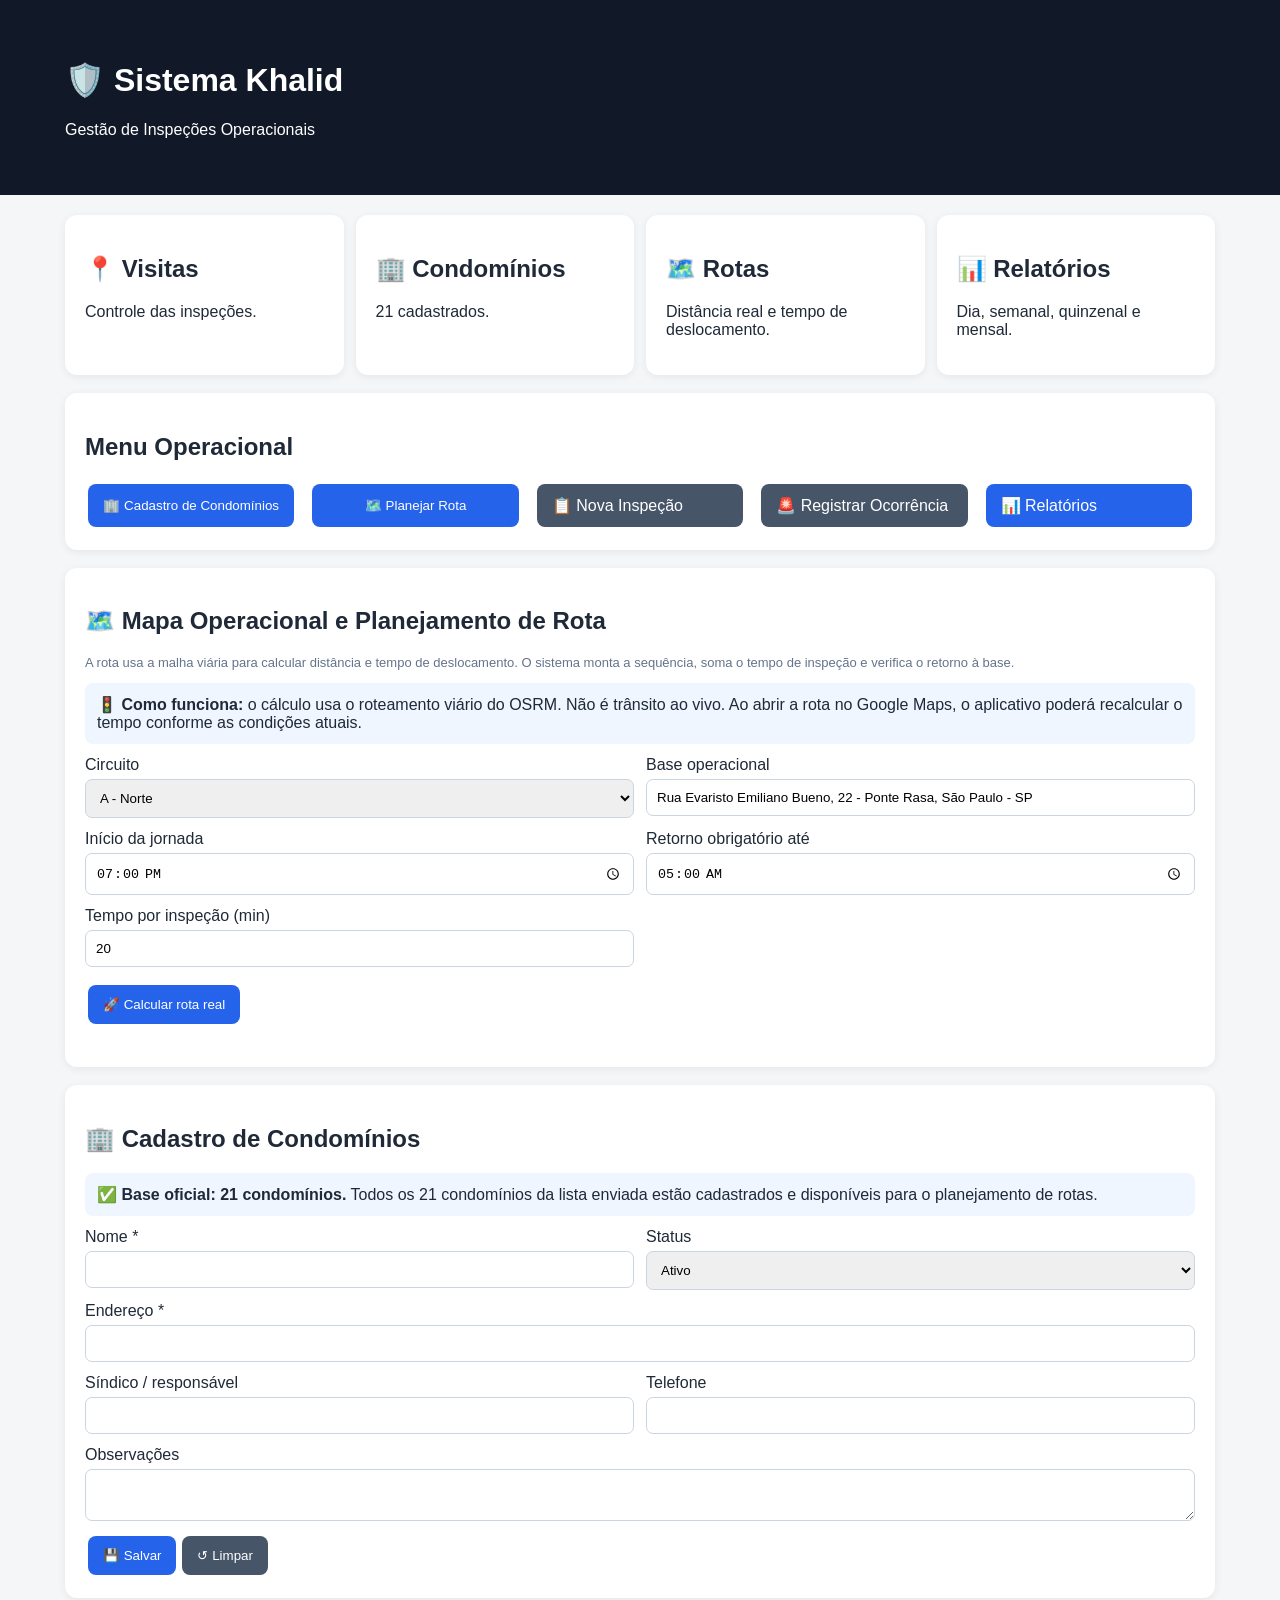
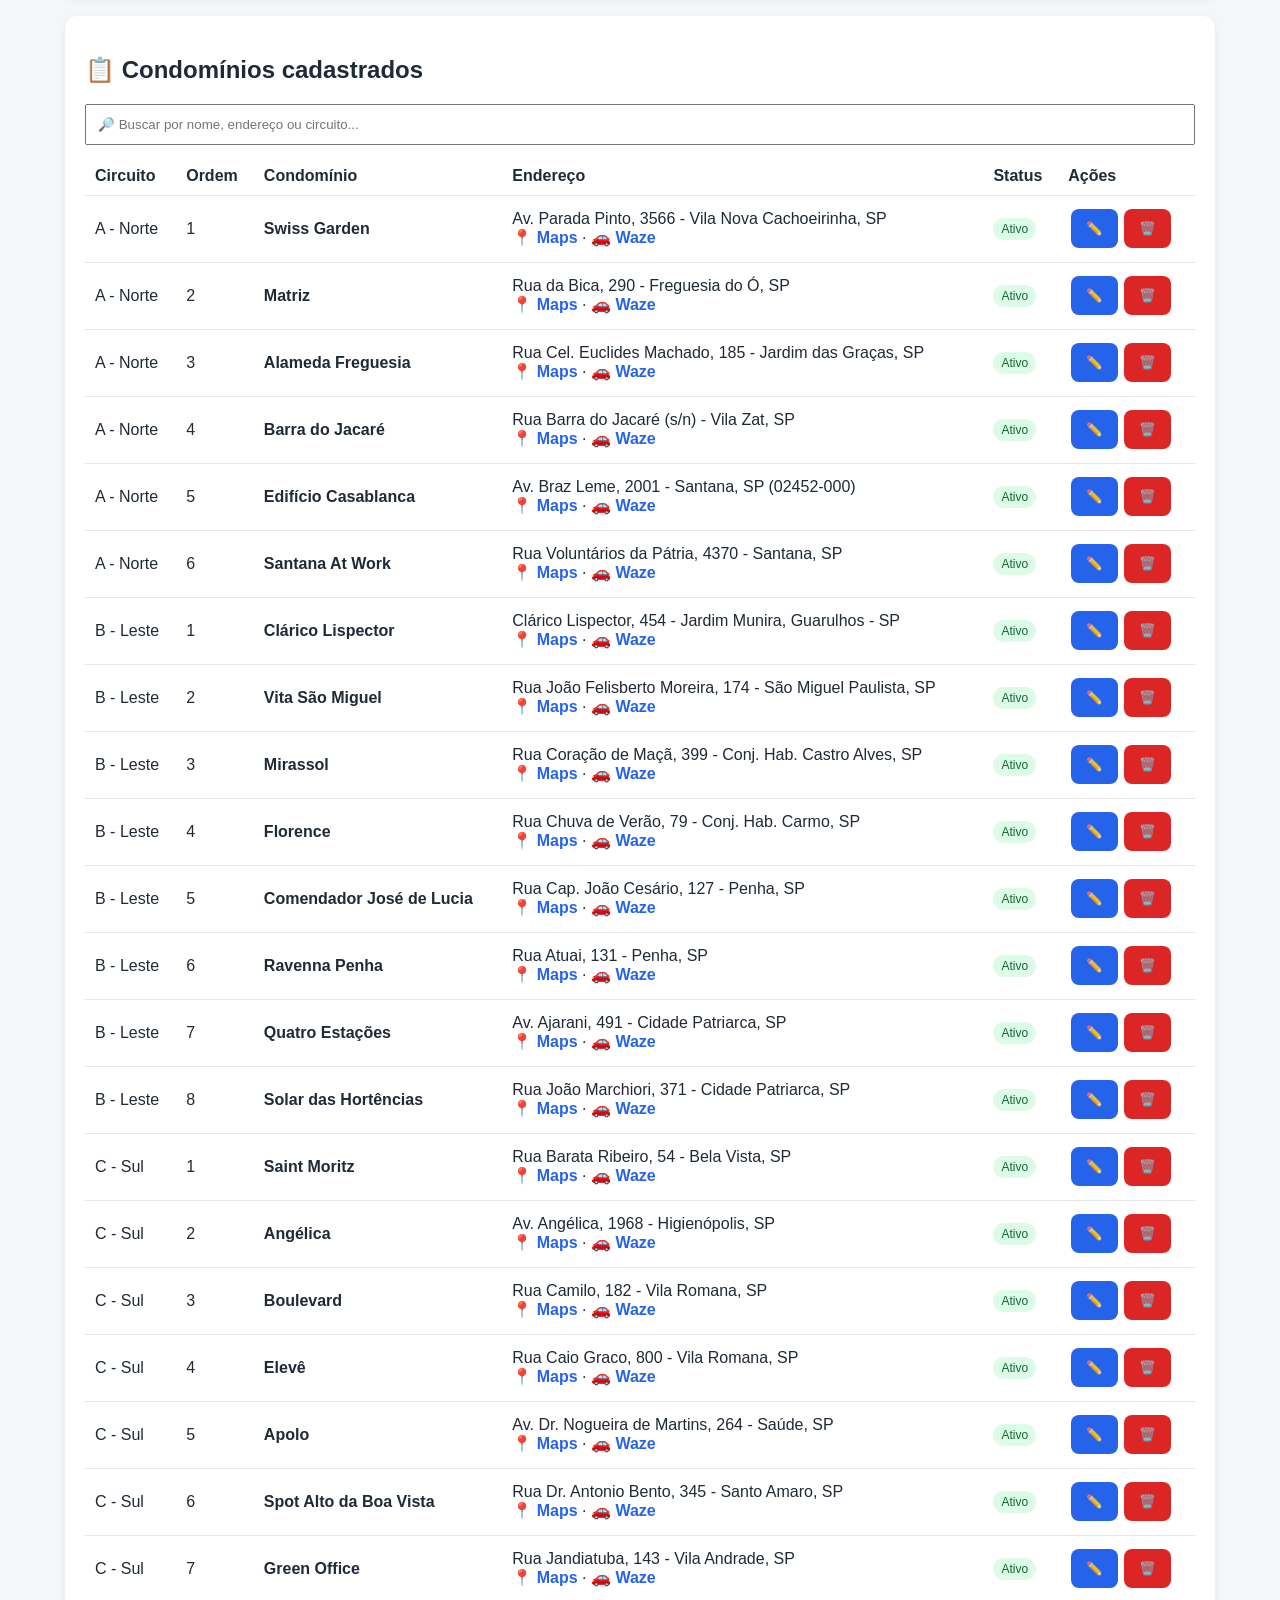
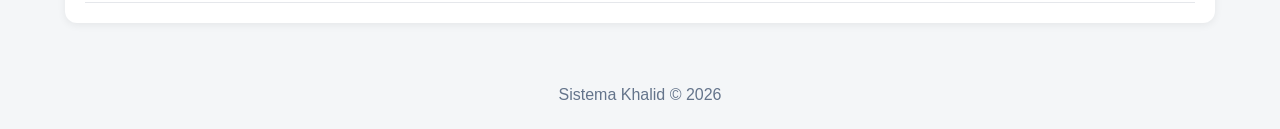
==== index.html @ b7ed9f53 "Adicionar botao de relatorios no menu operacional" ====
<!DOCTYPE html>
<html lang="pt-BR">
<head>
<meta charset="UTF-8">
<meta name="viewport" content="width=device-width,initial-scale=1.0">
<title>Sistema Khalid</title>
<style>
body{font-family:Arial,sans-serif;background:#f4f6f8;margin:0;color:#1f2937}header{background:#111827;color:#fff;padding:20px}.container{max-width:1150px;margin:auto;padding:20px}.cards,.menu{display:grid;grid-template-columns:repeat(auto-fit,minmax(210px,1fr));gap:12px}.card,.section{background:#fff;padding:20px;border-radius:12px;margin-bottom:18px;box-shadow:0 2px 8px #0001}.btn{border:0;padding:12px 15px;border-radius:8px;background:#2563eb;color:#fff;cursor:pointer;margin:3px;text-decoration:none;display:inline-block}.btn.secondary{background:#475569}.btn.danger{background:#dc2626}.form-grid{display:grid;grid-template-columns:repeat(2,1fr);gap:12px}.field{display:flex;flex-direction:column;gap:5px}.field.full{grid-column:1/-1}.field input,.field select,.field textarea{padding:10px;border:1px solid #cbd5e1;border-radius:7px}.toolbar{display:flex;gap:10px;flex-wrap:wrap;margin-bottom:12px}.toolbar input{padding:11px;flex:1}.table{width:100%;border-collapse:collapse}.table th,.table td{padding:10px;border-bottom:1px solid #e5e7eb;text-align:left}.link{color:#2563eb;font-weight:bold;text-decoration:none}.route-item{display:flex;gap:12px;align-items:flex-start;padding:12px;border-bottom:1px solid #e5e7eb}.route-num{background:#2563eb;color:#fff;border-radius:50%;width:30px;height:30px;min-width:30px;display:flex;align-items:center;justify-content:center;font-weight:bold}.small{color:#64748b;font-size:13px}.info{background:#eff6ff;padding:12px;border-radius:8px;margin:12px 0}.loading{padding:18px;text-align:center}.ok{background:#dcfce7;color:#166534;padding:14px;border-radius:8px;margin:12px 0}.warn{background:#fef3c7;color:#92400e;padding:14px;border-radius:8px;margin:12px 0}.error{background:#fee2e2;color:#991b1b;padding:12px;border-radius:8px}.badge{display:inline-block;padding:4px 8px;border-radius:999px;background:#e5e7eb;font-size:12px}.badge.ok{background:#dcfce7;color:#166534}.badge.warn{background:#fef3c7;color:#92400e}.stats{display:grid;grid-template-columns:repeat(auto-fit,minmax(160px,1fr));gap:10px;margin:15px 0}.stat{background:#f8fafc;padding:12px;border-radius:9px}.stat strong{display:block;font-size:20px;margin-top:4px}@media(max-width:700px){.form-grid{grid-template-columns:1fr}.field.full{grid-column:auto}.table{font-size:13px}}
</style>
</head>
<body>
<header><div class="container"><h1>🛡️ Sistema Khalid</h1><p>Gestão de Inspeções Operacionais</p></div></header>
<main class="container">
<div class="cards">
<div class="card"><h2>📍 Visitas</h2><p>Controle das inspeções.</p></div>
<div class="card"><h2>🏢 Condomínios</h2><p id="totalCard">0 cadastrados.</p></div>
<div class="card"><h2>🗺️ Rotas</h2><p>Distância real e tempo de deslocamento.</p></div>
<div class="card"><h2>📊 Relatórios</h2><p>Dia, semanal, quinzenal e mensal.</p></div>
</div>
<div class="section"><h2>Menu Operacional</h2><div class="menu">
<button class="btn" onclick="mostrar('cadastro')">🏢 Cadastro de Condomínios</button>
<button class="btn" onclick="mostrar('rotas')">🗺️ Planejar Rota</button>
<a class="btn secondary" href="inspecao.html">📋 Nova Inspeção</a>
<a class="btn secondary" href="ocorrencias.html">🚨 Registrar Ocorrência</a>
<a class="btn" href="relatorios.html">📊 Relatórios</a>
</div></div>
<section id="rotas" class="section">
<h2>🗺️ Mapa Operacional e Planejamento de Rota</h2>
<p class="small">A rota usa a malha viária para calcular distância e tempo de deslocamento. O sistema monta a sequência, soma o tempo de inspeção e verifica o retorno à base.</p>
<div class="info">🚦 <strong>Como funciona:</strong> o cálculo usa o roteamento viário do OSRM. Não é trânsito ao vivo. Ao abrir a rota no Google Maps, o aplicativo poderá recalcular o tempo conforme as condições atuais.</div>
<div class="form-grid">
<div class="field"><label>Circuito</label><select id="circuito"><option value="A - Norte">A - Norte</option><option value="B - Leste">B - Leste</option><option value="C - Sul">C - Sul</option><option value="TODOS">Todos</option></select></div>
<div class="field"><label>Base operacional</label><input id="base" value="Rua Evaristo Emiliano Bueno, 22 - Ponte Rasa, São Paulo - SP"></div>
<div class="field"><label>Início da jornada</label><input id="inicio" type="time" value="19:00"></div>
<div class="field"><label>Retorno obrigatório até</label><input id="fim" type="time" value="05:00"></div>
<div class="field"><label>Tempo por inspeção (min)</label><input id="tempoVisita" type="number" min="1" value="20"></div>
</div>
<div style="margin-top:15px"><button class="btn" onclick="calcularRotaReal()">🚀 Calcular rota real</button></div>
<div id="resultadoRota" style="margin-top:20px"></div>
</section>
<section id="cadastro" class="section">
<h2>🏢 Cadastro de Condomínios</h2>
<div class="info">✅ <strong>Base oficial: 21 condomínios.</strong> Todos os 21 condomínios da lista enviada estão cadastrados e disponíveis para o planejamento de rotas.</div>
<div class="form-grid"><div class="field"><label>Nome *</label><input id="nome"></div><div class="field"><label>Status</label><select id="status"><option>Ativo</option><option>Inativo</option></select></div><div class="field full"><label>Endereço *</label><input id="endereco"></div><div class="field"><label>Síndico / responsável</label><input id="sindico"></div><div class="field"><label>Telefone</label><input id="telefone"></div><div class="field full"><label>Observações</label><textarea id="observacoes"></textarea></div></div>
<div style="margin-top:12px"><button class="btn" onclick="salvar()">💾 Salvar</button><button class="btn secondary" onclick="limpar()">↺ Limpar</button></div>
</section>
<section class="section"><h2>📋 Condomínios cadastrados</h2><div class="toolbar"><input id="busca" placeholder="🔎 Buscar por nome, endereço ou circuito..." oninput="renderizar()"></div><div style="overflow:auto"><table class="table"><thead><tr><th>Circuito</th><th>Ordem</th><th>Condomínio</th><th>Endereço</th><th>Status</th><th>Ações</th></tr></thead><tbody id="lista"></tbody></table></div></section>
</main><footer style="text-align:center;padding:25px;color:#64748b">Sistema Khalid © 2026</footer>
<script>
const CHAVE='sistemaKhalidCondominios';let editando=null;
const BASE={nome:'Base operacional',latitude:-23.5115,longitude:-46.4875};
const listaCompleta=[
['A - Norte',1,'Swiss Garden','Av. Parada Pinto, 3566 - Vila Nova Cachoeirinha, SP',-23.4694,-46.6607],
['A - Norte',2,'Matriz','Rua da Bica, 290 - Freguesia do Ó, SP',-23.4848,-46.7002],
['A - Norte',3,'Alameda Freguesia','Rua Cel. Euclides Machado, 185 - Jardim das Graças, SP',-23.4820,-46.6495],
['A - Norte',4,'Barra do Jacaré','Rua Barra do Jacaré (s/n) - Vila Zat, SP',-23.5182,-46.5398],
['A - Norte',5,'Edifício Casablanca','Av. Braz Leme, 2001 - Santana, SP (02452-000)',-23.5003,-46.6347],
['A - Norte',6,'Santana At Work','Rua Voluntários da Pátria, 4370 - Santana, SP',-23.5010,-46.6340],
['B - Leste',1,'Clárico Lispector','Clárico Lispector, 454 - Jardim Munira, Guarulhos - SP',-23.4315,-46.5102],
['B - Leste',2,'Vita São Miguel','Rua João Felisberto Moreira, 174 - São Miguel Paulista, SP',-23.4801,-46.4498],
['B - Leste',3,'Mirassol','Rua Coração de Maçã, 399 - Conj. Hab. Castro Alves, SP',-23.5502,-46.4795],
['B - Leste',4,'Florence','Rua Chuva de Verão, 79 - Conj. Hab. Carmo, SP',-23.5408,-46.4697],
['B - Leste',5,'Comendador José de Lucia','Rua Cap. João Cesário, 127 - Penha, SP',-23.5235,-46.5050],
['B - Leste',6,'Ravenna Penha','Rua Atuai, 131 - Penha, SP',-23.5230,-46.5102],
['B - Leste',7,'Quatro Estações','Av. Ajarani, 491 - Cidade Patriarca, SP',-23.5207,-46.4951],
['B - Leste',8,'Solar das Hortências','Rua João Marchiori, 371 - Cidade Patriarca, SP',-23.5201,-46.4905],
['C - Sul',1,'Saint Moritz','Rua Barata Ribeiro, 54 - Bela Vista, SP',-23.5572,-46.6487],
['C - Sul',2,'Angélica','Av. Angélica, 1968 - Higienópolis, SP',-23.5453,-46.6648],
['C - Sul',3,'Boulevard','Rua Camilo, 182 - Vila Romana, SP',-23.5305,-46.7045],
['C - Sul',4,'Elevê','Rua Caio Graco, 800 - Vila Romana, SP',-23.5301,-46.6998],
['C - Sul',5,'Apolo','Av. Dr. Nogueira de Martins, 264 - Saúde, SP',-23.5980,-46.6329],
['C - Sul',6,'Spot Alto da Boa Vista','Rua Dr. Antonio Bento, 345 - Santo Amaro, SP',-23.6165,-46.6997],
['C - Sul',7,'Green Office','Rua Jandiatuba, 143 - Vila Andrade, SP',-23.6103,-46.7205]
];
function dados(){return JSON.parse(localStorage.getItem(CHAVE)||'[]')}
function guardar(a){localStorage.setItem(CHAVE,JSON.stringify(a))}
function sincronizar(){const old=dados(),map=new Map(old.map(x=>[String(x.nome).toLowerCase(),x]));const nova=listaCompleta.map((v,i)=>{const [circuito,ordem,nome,endereco,latitude,longitude]=v,x=map.get(nome.toLowerCase())||{};return{id:x.id||Date.now()+i,nome,endereco,sindico:x.sindico||'',telefone:x.telefone||'',status:x.status||'Ativo',observacoes:x.observacoes||'',circuito,ordem,latitude,longitude}});guardar(nova)}
function esc(v){return String(v??'').replace(/[&<>\\'\"]/g,c=>({'&':'&amp;','<':'&lt;','>':'&gt;',"'":'&#39;','\"':'&quot;'}[c]))}
function mostrar(id){document.getElementById(id).scrollIntoView({behavior:'smooth'})}
function formatKm(m){return (m/1000).toFixed(1)+' km'}
function formatMin(s){let m=Math.round(s/60);if(m<60)return m+' min';let h=Math.floor(m/60),mm=m%60;return h+'h '+String(mm).padStart(2,'0')+'min'}
function horarioMin(h){const [hh,mm]=h.split(':').map(Number);return hh*60+mm}
function duracaoJornada(inicio,fim){let a=horarioMin(inicio),b=horarioMin(fim);if(b<=a)b+=1440;return b-a}
function horarioTexto(min){min=Math.round(min)%1440;let h=Math.floor(min/60),m=min%60;return String(h).padStart(2,'0')+':'+String(m).padStart(2,'0')}
async function osrmTable(points){const coords=points.map(p=>p.longitude+','+p.latitude).join(';');const url='https://router.project-osrm.org/table/v1/driving/'+coords+'?annotations=duration,distance';const r=await fetch(url);if(!r.ok)throw new Error('Serviço de roteamento indisponível.');const j=await r.json();if(j.code!=='Ok')throw new Error('Não foi possível calcular a matriz viária.');return j}
function otimizar2Opt(route,matrix){let changed=true;while(changed){changed=false;for(let i=0;i<route.length-1;i++){for(let k=i+1;k<route.length;k++){const a=i===0?0:route[i-1],b=route[i],c=route[k],d=k+1<route.length?route[k+1]:0;const atual=matrix.distances[a][b]+matrix.distances[c][d];const novo=matrix.distances[a][c]+matrix.distances[b][d];if(novo+1<atual){route.splice(i,k-i+1,...route.slice(i,k+1).reverse());changed=true}}}}return route}
function googleRoute(rota){return 'https://www.google.com/maps/dir/?api=1&origin='+encodeURIComponent(document.getElementById('base').value)+'&destination='+encodeURIComponent(document.getElementById('base').value)+'&travelmode=driving&waypoints='+rota.map(x=>encodeURIComponent(x.endereco)).join('|')}
async function calcularRotaReal(){
const out=document.getElementById('resultadoRota'),c=document.getElementById('circuito').value;const visita=Math.max(1,Number(document.getElementById('tempoVisita').value)||20);const inicio=document.getElementById('inicio').value||'19:00';const fim=document.getElementById('fim').value||'05:00';
let arr=dados().filter(x=>x.status==='Ativo'&&(c==='TODOS'||x.circuito===c)&&Number.isFinite(Number(x.latitude))&&Number.isFinite(Number(x.longitude)));
if(!arr.length){out.innerHTML='<div class="warn">Nenhum condomínio ativo encontrado para este circuito.</div>';return}
out.innerHTML='<div class="loading">⏳ Calculando distância real pelas ruas, melhor sequência e horário de retorno...</div>';
try{
const pts=[BASE,...arr];const matrix=await osrmTable(pts);let remaining=arr.map((x,i)=>i+1),current=0,ord=[];
while(remaining.length){let best=remaining[0],bestD=Infinity;for(const idx of remaining){const d=matrix.distances[current][idx];if(d<bestD){bestD=d;best=idx}}ord.push(best);current=best;remaining=remaining.filter(i=>i!==best)}
ord=otimizar2Opt(ord,matrix);
let rota=[],totalD=0,totalT=0,cur=0,clock=horarioMin(inicio);for(const idx of ord){const d=matrix.distances[cur][idx],t=matrix.durations[cur][idx];totalD+=d;totalT+=t;clock+=t/60;const chegada=clock;clock+=visita;rota.push({...arr[idx-1],distanciaReal:d,tempoReal:t,chegada,saida:clock});cur=idx}
const retornoD=matrix.distances[cur][0],retornoT=matrix.durations[cur][0];totalD+=retornoD;totalT+=retornoT;const chegadaBase=clock+retornoT/60;const jornadaUsada=totalT/60+rota.length*visita;const limite=duracaoJornada(inicio,fim);const cabe=jornadaUsada<=limite;const folga=limite-jornadaUsada;
let html='<div class="'+(cabe?'ok':'warn')+'"><strong>'+(cabe?'✅ ESTA ROTA CABE NA SUA JORNADA':'⚠️ ESTA ROTA ULTRAPASSA O HORÁRIO DE RETORNO')+'</strong><br>'+(cabe?'Retorno estimado à base às '+horarioTexto(chegadaBase)+'. Folga operacional: '+formatMin(Math.max(0,folga*60))+'.':'Retorno estimado à base às '+horarioTexto(chegadaBase)+', após o limite de '+fim+'. Excesso: '+formatMin(Math.abs(folga)*60)+'.')+'</div>';
html+='<div class="stats"><div class="stat">Condomínios<strong>'+rota.length+'</strong></div><div class="stat">Distância<strong>'+formatKm(totalD)+'</strong></div><div class="stat">Deslocamento<strong>'+formatMin(totalT)+'</strong></div><div class="stat">Inspeções<strong>'+formatMin(rota.length*visita)+'</strong></div><div class="stat">Retorno<strong>'+horarioTexto(chegadaBase)+'</strong></div></div>';
html+='<div style="margin-bottom:12px"><a class="btn" href="'+esc(googleRoute(rota))+'" target="_blank" rel="noopener">🧭 Abrir rota no Google Maps</a></div><h3>Sequência calculada pela distância real</h3>';
rota.forEach((x,i)=>{html+='<div class="route-item"><div class="route-num">'+(i+1)+'</div><div><strong>'+esc(x.nome)+'</strong><div class="small">'+esc(x.endereco)+'</div><div class="small">Chegada: <strong>'+horarioTexto(x.chegada)+'</strong> · Saída: <strong>'+horarioTexto(x.saida)+'</strong> · Trecho: '+formatKm(x.distanciaReal)+' / '+formatMin(x.tempoReal)+'</div><a class="link" target="_blank" rel="noopener" href="https://www.google.com/maps/search/?api=1&query='+encodeURIComponent(x.endereco)+'">📍 Google Maps</a> · <a class="link" target="_blank" rel="noopener" href="https://waze.com/ul?q='+encodeURIComponent(x.endereco)+'&navigate=yes">🚗 Waze</a></div></div>'});
html+='<div class="info">🏁 <strong>Base:</strong> '+esc(document.getElementById('base').value)+' · início '+inicio+' · retorno limite '+fim+' · '+rota.length+' inspeções × '+visita+' min.</div>';
out.innerHTML=html;
}catch(e){out.innerHTML='<div class="error">❌ '+esc(e.message||'Erro ao calcular a rota.')+'<br><span class="small">Verifique sua conexão com a internet e tente novamente.</span></div>'}
}
function salvar(){const nome=document.getElementById('nome').value.trim(),endereco=document.getElementById('endereco').value.trim();if(!nome||!endereco){alert('Preencha nome e endereço.');return}const a=dados();const obj={id:editando||Date.now(),nome,endereco,sindico:document.getElementById('sindico').value,telefone:document.getElementById('telefone').value,status:document.getElementById('status').value,observacoes:document.getElementById('observacoes').value,circuito:'Manual',ordem:'-',latitude:null,longitude:null};const i=a.findIndex(x=>x.id===editando);if(i>=0)a[i]=obj;else a.push(obj);guardar(a);editando=null;limpar();renderizar()}
function limpar(){['nome','endereco','sindico','telefone','observacoes'].forEach(id=>document.getElementById(id).value='');document.getElementById('status').value='Ativo';editando=null}
function editar(id){const x=dados().find(y=>y.id===id);if(!x)return;editando=id;document.getElementById('nome').value=x.nome;document.getElementById('endereco').value=x.endereco;document.getElementById('sindico').value=x.sindico||'';document.getElementById('telefone').value=x.telefone||'';document.getElementById('status').value=x.status;document.getElementById('observacoes').value=x.observacoes||'';mostrar('cadastro')}
function excluir(id){if(!confirm('Excluir este condomínio?'))return;guardar(dados().filter(x=>x.id!==id));renderizar()}
function renderizar(){const q=document.getElementById('busca').value.toLowerCase();const a=dados().filter(x=>(x.nome+' '+x.endereco+' '+x.circuito).toLowerCase().includes(q));document.getElementById('totalCard').textContent=dados().length+' cadastrados.';document.getElementById('lista').innerHTML=a.map(x=>'<tr><td>'+esc(x.circuito)+'</td><td>'+esc(x.ordem)+'</td><td><strong>'+esc(x.nome)+'</strong></td><td>'+esc(x.endereco)+'<br><a class="link" target="_blank" href="https://www.google.com/maps/search/?api=1&query='+encodeURIComponent(x.endereco)+'">📍 Maps</a> · <a class="link" target="_blank" href="https://waze.com/ul?q='+encodeURIComponent(x.endereco)+'&navigate=yes">🚗 Waze</a></td><td><span class="badge '+(x.status==='Ativo'?'ok':'warn')+'">'+esc(x.status)+'</span></td><td><button class="btn" onclick="editar('+x.id+')">✏️</button><button class="btn danger" onclick="excluir('+x.id+')">🗑️</button></td></tr>').join('')||'<tr><td colspan="6">Nenhum condomínio encontrado.</td></tr>'}
sincronizar();renderizar();
</script>
</body>
</html>
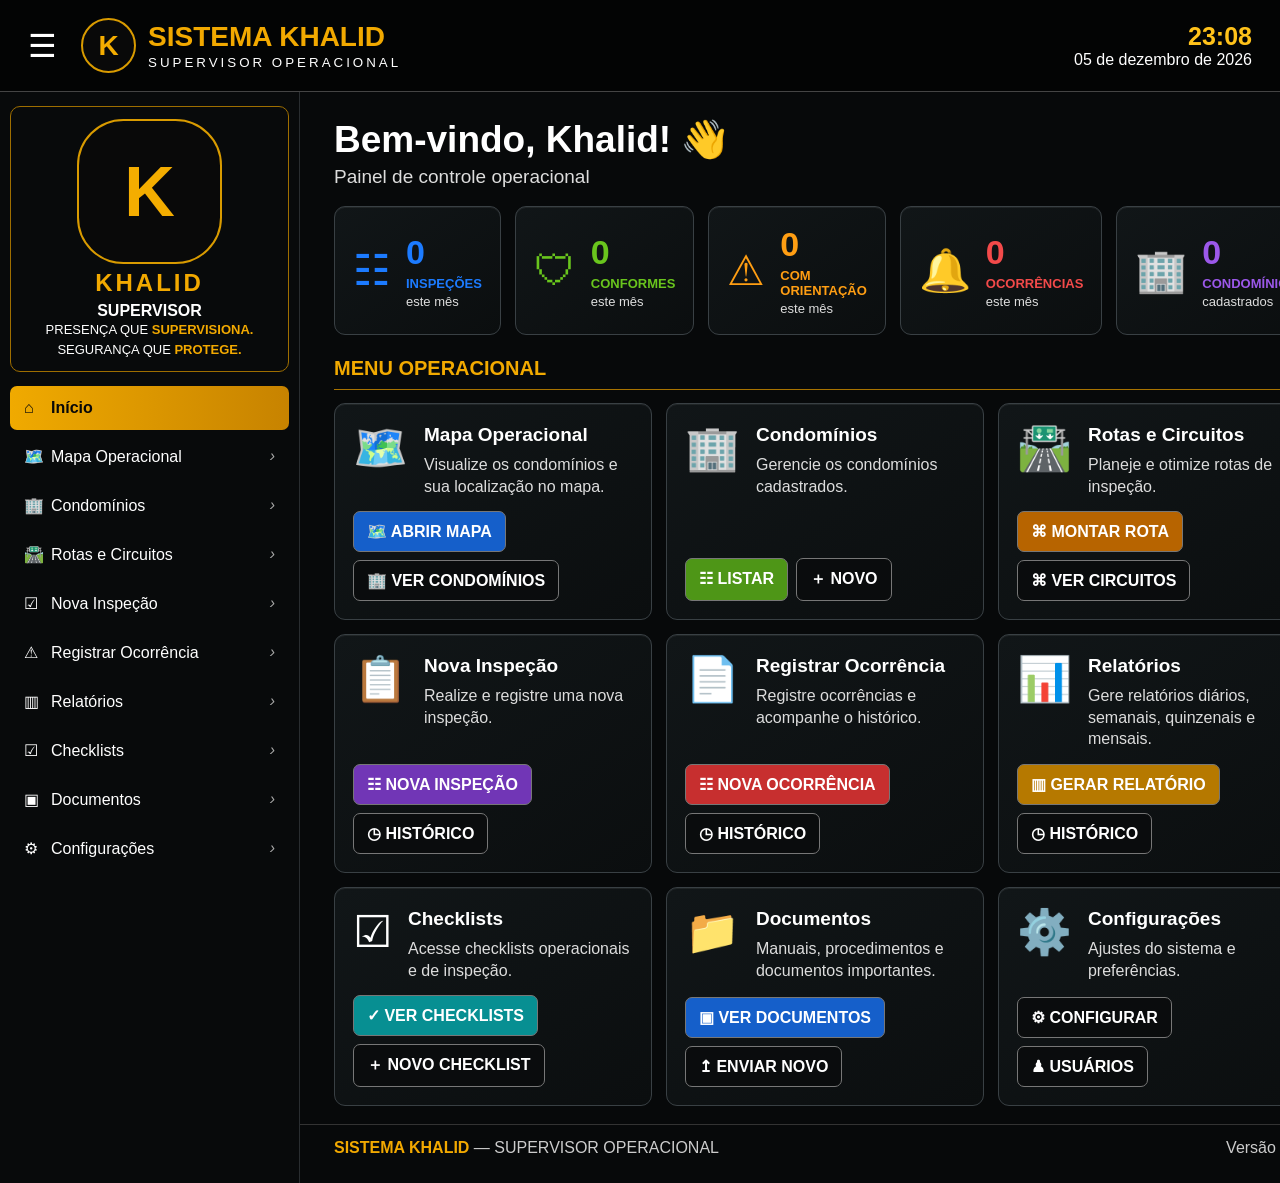
==== commit 9f3b5fa0: "Aplicar novo painel visual do Sistema Khalid" ====
--- a/index.html
+++ b/index.html
@@ -1,115 +1 @@
-<!DOCTYPE html>
-<html lang="pt-BR">
-<head>
-<meta charset="UTF-8">
-<meta name="viewport" content="width=device-width,initial-scale=1.0">
-<title>Sistema Khalid</title>
-<style>
-body{font-family:Arial,sans-serif;background:#f4f6f8;margin:0;color:#1f2937}header{background:#111827;color:#fff;padding:20px}.container{max-width:1150px;margin:auto;padding:20px}.cards,.menu{display:grid;grid-template-columns:repeat(auto-fit,minmax(210px,1fr));gap:12px}.card,.section{background:#fff;padding:20px;border-radius:12px;margin-bottom:18px;box-shadow:0 2px 8px #0001}.btn{border:0;padding:12px 15px;border-radius:8px;background:#2563eb;color:#fff;cursor:pointer;margin:3px;text-decoration:none;display:inline-block}.btn.secondary{background:#475569}.btn.danger{background:#dc2626}.form-grid{display:grid;grid-template-columns:repeat(2,1fr);gap:12px}.field{display:flex;flex-direction:column;gap:5px}.field.full{grid-column:1/-1}.field input,.field select,.field textarea{padding:10px;border:1px solid #cbd5e1;border-radius:7px}.toolbar{display:flex;gap:10px;flex-wrap:wrap;margin-bottom:12px}.toolbar input{padding:11px;flex:1}.table{width:100%;border-collapse:collapse}.table th,.table td{padding:10px;border-bottom:1px solid #e5e7eb;text-align:left}.link{color:#2563eb;font-weight:bold;text-decoration:none}.route-item{display:flex;gap:12px;align-items:flex-start;padding:12px;border-bottom:1px solid #e5e7eb}.route-num{background:#2563eb;color:#fff;border-radius:50%;width:30px;height:30px;min-width:30px;display:flex;align-items:center;justify-content:center;font-weight:bold}.small{color:#64748b;font-size:13px}.info{background:#eff6ff;padding:12px;border-radius:8px;margin:12px 0}.loading{padding:18px;text-align:center}.ok{background:#dcfce7;color:#166534;padding:14px;border-radius:8px;margin:12px 0}.warn{background:#fef3c7;color:#92400e;padding:14px;border-radius:8px;margin:12px 0}.error{background:#fee2e2;color:#991b1b;padding:12px;border-radius:8px}.badge{display:inline-block;padding:4px 8px;border-radius:999px;background:#e5e7eb;font-size:12px}.badge.ok{background:#dcfce7;color:#166534}.badge.warn{background:#fef3c7;color:#92400e}.stats{display:grid;grid-template-columns:repeat(auto-fit,minmax(160px,1fr));gap:10px;margin:15px 0}.stat{background:#f8fafc;padding:12px;border-radius:9px}.stat strong{display:block;font-size:20px;margin-top:4px}@media(max-width:700px){.form-grid{grid-template-columns:1fr}.field.full{grid-column:auto}.table{font-size:13px}}
-</style>
-</head>
-<body>
-<header><div class="container"><h1>🛡️ Sistema Khalid</h1><p>Gestão de Inspeções Operacionais</p></div></header>
-<main class="container">
-<div class="cards">
-<div class="card"><h2>📍 Visitas</h2><p>Controle das inspeções.</p></div>
-<div class="card"><h2>🏢 Condomínios</h2><p id="totalCard">0 cadastrados.</p></div>
-<div class="card"><h2>🗺️ Rotas</h2><p>Distância real e tempo de deslocamento.</p></div>
-<div class="card"><h2>📊 Relatórios</h2><p>Dia, semanal, quinzenal e mensal.</p></div>
-</div>
-<div class="section"><h2>Menu Operacional</h2><div class="menu">
-<button class="btn" onclick="mostrar('cadastro')">🏢 Cadastro de Condomínios</button>
-<button class="btn" onclick="mostrar('rotas')">🗺️ Planejar Rota</button>
-<a class="btn secondary" href="inspecao.html">📋 Nova Inspeção</a>
-<a class="btn secondary" href="ocorrencias.html">🚨 Registrar Ocorrência</a>
-<a class="btn" href="relatorios.html">📊 Relatórios</a>
-</div></div>
-<section id="rotas" class="section">
-<h2>🗺️ Mapa Operacional e Planejamento de Rota</h2>
-<p class="small">A rota usa a malha viária para calcular distância e tempo de deslocamento. O sistema monta a sequência, soma o tempo de inspeção e verifica o retorno à base.</p>
-<div class="info">🚦 <strong>Como funciona:</strong> o cálculo usa o roteamento viário do OSRM. Não é trânsito ao vivo. Ao abrir a rota no Google Maps, o aplicativo poderá recalcular o tempo conforme as condições atuais.</div>
-<div class="form-grid">
-<div class="field"><label>Circuito</label><select id="circuito"><option value="A - Norte">A - Norte</option><option value="B - Leste">B - Leste</option><option value="C - Sul">C - Sul</option><option value="TODOS">Todos</option></select></div>
-<div class="field"><label>Base operacional</label><input id="base" value="Rua Evaristo Emiliano Bueno, 22 - Ponte Rasa, São Paulo - SP"></div>
-<div class="field"><label>Início da jornada</label><input id="inicio" type="time" value="19:00"></div>
-<div class="field"><label>Retorno obrigatório até</label><input id="fim" type="time" value="05:00"></div>
-<div class="field"><label>Tempo por inspeção (min)</label><input id="tempoVisita" type="number" min="1" value="20"></div>
-</div>
-<div style="margin-top:15px"><button class="btn" onclick="calcularRotaReal()">🚀 Calcular rota real</button></div>
-<div id="resultadoRota" style="margin-top:20px"></div>
-</section>
-<section id="cadastro" class="section">
-<h2>🏢 Cadastro de Condomínios</h2>
-<div class="info">✅ <strong>Base oficial: 21 condomínios.</strong> Todos os 21 condomínios da lista enviada estão cadastrados e disponíveis para o planejamento de rotas.</div>
-<div class="form-grid"><div class="field"><label>Nome *</label><input id="nome"></div><div class="field"><label>Status</label><select id="status"><option>Ativo</option><option>Inativo</option></select></div><div class="field full"><label>Endereço *</label><input id="endereco"></div><div class="field"><label>Síndico / responsável</label><input id="sindico"></div><div class="field"><label>Telefone</label><input id="telefone"></div><div class="field full"><label>Observações</label><textarea id="observacoes"></textarea></div></div>
-<div style="margin-top:12px"><button class="btn" onclick="salvar()">💾 Salvar</button><button class="btn secondary" onclick="limpar()">↺ Limpar</button></div>
-</section>
-<section class="section"><h2>📋 Condomínios cadastrados</h2><div class="toolbar"><input id="busca" placeholder="🔎 Buscar por nome, endereço ou circuito..." oninput="renderizar()"></div><div style="overflow:auto"><table class="table"><thead><tr><th>Circuito</th><th>Ordem</th><th>Condomínio</th><th>Endereço</th><th>Status</th><th>Ações</th></tr></thead><tbody id="lista"></tbody></table></div></section>
-</main><footer style="text-align:center;padding:25px;color:#64748b">Sistema Khalid © 2026</footer>
-<script>
-const CHAVE='sistemaKhalidCondominios';let editando=null;
-const BASE={nome:'Base operacional',latitude:-23.5115,longitude:-46.4875};
-const listaCompleta=[
-['A - Norte',1,'Swiss Garden','Av. Parada Pinto, 3566 - Vila Nova Cachoeirinha, SP',-23.4694,-46.6607],
-['A - Norte',2,'Matriz','Rua da Bica, 290 - Freguesia do Ó, SP',-23.4848,-46.7002],
-['A - Norte',3,'Alameda Freguesia','Rua Cel. Euclides Machado, 185 - Jardim das Graças, SP',-23.4820,-46.6495],
-['A - Norte',4,'Barra do Jacaré','Rua Barra do Jacaré (s/n) - Vila Zat, SP',-23.5182,-46.5398],
-['A - Norte',5,'Edifício Casablanca','Av. Braz Leme, 2001 - Santana, SP (02452-000)',-23.5003,-46.6347],
-['A - Norte',6,'Santana At Work','Rua Voluntários da Pátria, 4370 - Santana, SP',-23.5010,-46.6340],
-['B - Leste',1,'Clárico Lispector','Clárico Lispector, 454 - Jardim Munira, Guarulhos - SP',-23.4315,-46.5102],
-['B - Leste',2,'Vita São Miguel','Rua João Felisberto Moreira, 174 - São Miguel Paulista, SP',-23.4801,-46.4498],
-['B - Leste',3,'Mirassol','Rua Coração de Maçã, 399 - Conj. Hab. Castro Alves, SP',-23.5502,-46.4795],
-['B - Leste',4,'Florence','Rua Chuva de Verão, 79 - Conj. Hab. Carmo, SP',-23.5408,-46.4697],
-['B - Leste',5,'Comendador José de Lucia','Rua Cap. João Cesário, 127 - Penha, SP',-23.5235,-46.5050],
-['B - Leste',6,'Ravenna Penha','Rua Atuai, 131 - Penha, SP',-23.5230,-46.5102],
-['B - Leste',7,'Quatro Estações','Av. Ajarani, 491 - Cidade Patriarca, SP',-23.5207,-46.4951],
-['B - Leste',8,'Solar das Hortências','Rua João Marchiori, 371 - Cidade Patriarca, SP',-23.5201,-46.4905],
-['C - Sul',1,'Saint Moritz','Rua Barata Ribeiro, 54 - Bela Vista, SP',-23.5572,-46.6487],
-['C - Sul',2,'Angélica','Av. Angélica, 1968 - Higienópolis, SP',-23.5453,-46.6648],
-['C - Sul',3,'Boulevard','Rua Camilo, 182 - Vila Romana, SP',-23.5305,-46.7045],
-['C - Sul',4,'Elevê','Rua Caio Graco, 800 - Vila Romana, SP',-23.5301,-46.6998],
-['C - Sul',5,'Apolo','Av. Dr. Nogueira de Martins, 264 - Saúde, SP',-23.5980,-46.6329],
-['C - Sul',6,'Spot Alto da Boa Vista','Rua Dr. Antonio Bento, 345 - Santo Amaro, SP',-23.6165,-46.6997],
-['C - Sul',7,'Green Office','Rua Jandiatuba, 143 - Vila Andrade, SP',-23.6103,-46.7205]
-];
-function dados(){return JSON.parse(localStorage.getItem(CHAVE)||'[]')}
-function guardar(a){localStorage.setItem(CHAVE,JSON.stringify(a))}
-function sincronizar(){const old=dados(),map=new Map(old.map(x=>[String(x.nome).toLowerCase(),x]));const nova=listaCompleta.map((v,i)=>{const [circuito,ordem,nome,endereco,latitude,longitude]=v,x=map.get(nome.toLowerCase())||{};return{id:x.id||Date.now()+i,nome,endereco,sindico:x.sindico||'',telefone:x.telefone||'',status:x.status||'Ativo',observacoes:x.observacoes||'',circuito,ordem,latitude,longitude}});guardar(nova)}
-function esc(v){return String(v??'').replace(/[&<>\\'\"]/g,c=>({'&':'&amp;','<':'&lt;','>':'&gt;',"'":'&#39;','\"':'&quot;'}[c]))}
-function mostrar(id){document.getElementById(id).scrollIntoView({behavior:'smooth'})}
-function formatKm(m){return (m/1000).toFixed(1)+' km'}
-function formatMin(s){let m=Math.round(s/60);if(m<60)return m+' min';let h=Math.floor(m/60),mm=m%60;return h+'h '+String(mm).padStart(2,'0')+'min'}
-function horarioMin(h){const [hh,mm]=h.split(':').map(Number);return hh*60+mm}
-function duracaoJornada(inicio,fim){let a=horarioMin(inicio),b=horarioMin(fim);if(b<=a)b+=1440;return b-a}
-function horarioTexto(min){min=Math.round(min)%1440;let h=Math.floor(min/60),m=min%60;return String(h).padStart(2,'0')+':'+String(m).padStart(2,'0')}
-async function osrmTable(points){const coords=points.map(p=>p.longitude+','+p.latitude).join(';');const url='https://router.project-osrm.org/table/v1/driving/'+coords+'?annotations=duration,distance';const r=await fetch(url);if(!r.ok)throw new Error('Serviço de roteamento indisponível.');const j=await r.json();if(j.code!=='Ok')throw new Error('Não foi possível calcular a matriz viária.');return j}
-function otimizar2Opt(route,matrix){let changed=true;while(changed){changed=false;for(let i=0;i<route.length-1;i++){for(let k=i+1;k<route.length;k++){const a=i===0?0:route[i-1],b=route[i],c=route[k],d=k+1<route.length?route[k+1]:0;const atual=matrix.distances[a][b]+matrix.distances[c][d];const novo=matrix.distances[a][c]+matrix.distances[b][d];if(novo+1<atual){route.splice(i,k-i+1,...route.slice(i,k+1).reverse());changed=true}}}}return route}
-function googleRoute(rota){return 'https://www.google.com/maps/dir/?api=1&origin='+encodeURIComponent(document.getElementById('base').value)+'&destination='+encodeURIComponent(document.getElementById('base').value)+'&travelmode=driving&waypoints='+rota.map(x=>encodeURIComponent(x.endereco)).join('|')}
-async function calcularRotaReal(){
-const out=document.getElementById('resultadoRota'),c=document.getElementById('circuito').value;const visita=Math.max(1,Number(document.getElementById('tempoVisita').value)||20);const inicio=document.getElementById('inicio').value||'19:00';const fim=document.getElementById('fim').value||'05:00';
-let arr=dados().filter(x=>x.status==='Ativo'&&(c==='TODOS'||x.circuito===c)&&Number.isFinite(Number(x.latitude))&&Number.isFinite(Number(x.longitude)));
-if(!arr.length){out.innerHTML='<div class="warn">Nenhum condomínio ativo encontrado para este circuito.</div>';return}
-out.innerHTML='<div class="loading">⏳ Calculando distância real pelas ruas, melhor sequência e horário de retorno...</div>';
-try{
-const pts=[BASE,...arr];const matrix=await osrmTable(pts);let remaining=arr.map((x,i)=>i+1),current=0,ord=[];
-while(remaining.length){let best=remaining[0],bestD=Infinity;for(const idx of remaining){const d=matrix.distances[current][idx];if(d<bestD){bestD=d;best=idx}}ord.push(best);current=best;remaining=remaining.filter(i=>i!==best)}
-ord=otimizar2Opt(ord,matrix);
-let rota=[],totalD=0,totalT=0,cur=0,clock=horarioMin(inicio);for(const idx of ord){const d=matrix.distances[cur][idx],t=matrix.durations[cur][idx];totalD+=d;totalT+=t;clock+=t/60;const chegada=clock;clock+=visita;rota.push({...arr[idx-1],distanciaReal:d,tempoReal:t,chegada,saida:clock});cur=idx}
-const retornoD=matrix.distances[cur][0],retornoT=matrix.durations[cur][0];totalD+=retornoD;totalT+=retornoT;const chegadaBase=clock+retornoT/60;const jornadaUsada=totalT/60+rota.length*visita;const limite=duracaoJornada(inicio,fim);const cabe=jornadaUsada<=limite;const folga=limite-jornadaUsada;
-let html='<div class="'+(cabe?'ok':'warn')+'"><strong>'+(cabe?'✅ ESTA ROTA CABE NA SUA JORNADA':'⚠️ ESTA ROTA ULTRAPASSA O HORÁRIO DE RETORNO')+'</strong><br>'+(cabe?'Retorno estimado à base às '+horarioTexto(chegadaBase)+'. Folga operacional: '+formatMin(Math.max(0,folga*60))+'.':'Retorno estimado à base às '+horarioTexto(chegadaBase)+', após o limite de '+fim+'. Excesso: '+formatMin(Math.abs(folga)*60)+'.')+'</div>';
-html+='<div class="stats"><div class="stat">Condomínios<strong>'+rota.length+'</strong></div><div class="stat">Distância<strong>'+formatKm(totalD)+'</strong></div><div class="stat">Deslocamento<strong>'+formatMin(totalT)+'</strong></div><div class="stat">Inspeções<strong>'+formatMin(rota.length*visita)+'</strong></div><div class="stat">Retorno<strong>'+horarioTexto(chegadaBase)+'</strong></div></div>';
-html+='<div style="margin-bottom:12px"><a class="btn" href="'+esc(googleRoute(rota))+'" target="_blank" rel="noopener">🧭 Abrir rota no Google Maps</a></div><h3>Sequência calculada pela distância real</h3>';
-rota.forEach((x,i)=>{html+='<div class="route-item"><div class="route-num">'+(i+1)+'</div><div><strong>'+esc(x.nome)+'</strong><div class="small">'+esc(x.endereco)+'</div><div class="small">Chegada: <strong>'+horarioTexto(x.chegada)+'</strong> · Saída: <strong>'+horarioTexto(x.saida)+'</strong> · Trecho: '+formatKm(x.distanciaReal)+' / '+formatMin(x.tempoReal)+'</div><a class="link" target="_blank" rel="noopener" href="https://www.google.com/maps/search/?api=1&query='+encodeURIComponent(x.endereco)+'">📍 Google Maps</a> · <a class="link" target="_blank" rel="noopener" href="https://waze.com/ul?q='+encodeURIComponent(x.endereco)+'&navigate=yes">🚗 Waze</a></div></div>'});
-html+='<div class="info">🏁 <strong>Base:</strong> '+esc(document.getElementById('base').value)+' · início '+inicio+' · retorno limite '+fim+' · '+rota.length+' inspeções × '+visita+' min.</div>';
-out.innerHTML=html;
-}catch(e){out.innerHTML='<div class="error">❌ '+esc(e.message||'Erro ao calcular a rota.')+'<br><span class="small">Verifique sua conexão com a internet e tente novamente.</span></div>'}
-}
-function salvar(){const nome=document.getElementById('nome').value.trim(),endereco=document.getElementById('endereco').value.trim();if(!nome||!endereco){alert('Preencha nome e endereço.');return}const a=dados();const obj={id:editando||Date.now(),nome,endereco,sindico:document.getElementById('sindico').value,telefone:document.getElementById('telefone').value,status:document.getElementById('status').value,observacoes:document.getElementById('observacoes').value,circuito:'Manual',ordem:'-',latitude:null,longitude:null};const i=a.findIndex(x=>x.id===editando);if(i>=0)a[i]=obj;else a.push(obj);guardar(a);editando=null;limpar();renderizar()}
-function limpar(){['nome','endereco','sindico','telefone','observacoes'].forEach(id=>document.getElementById(id).value='');document.getElementById('status').value='Ativo';editando=null}
-function editar(id){const x=dados().find(y=>y.id===id);if(!x)return;editando=id;document.getElementById('nome').value=x.nome;document.getElementById('endereco').value=x.endereco;document.getElementById('sindico').value=x.sindico||'';document.getElementById('telefone').value=x.telefone||'';document.getElementById('status').value=x.status;document.getElementById('observacoes').value=x.observacoes||'';mostrar('cadastro')}
-function excluir(id){if(!confirm('Excluir este condomínio?'))return;guardar(dados().filter(x=>x.id!==id));renderizar()}
-function renderizar(){const q=document.getElementById('busca').value.toLowerCase();const a=dados().filter(x=>(x.nome+' '+x.endereco+' '+x.circuito).toLowerCase().includes(q));document.getElementById('totalCard').textContent=dados().length+' cadastrados.';document.getElementById('lista').innerHTML=a.map(x=>'<tr><td>'+esc(x.circuito)+'</td><td>'+esc(x.ordem)+'</td><td><strong>'+esc(x.nome)+'</strong></td><td>'+esc(x.endereco)+'<br><a class="link" target="_blank" href="https://www.google.com/maps/search/?api=1&query='+encodeURIComponent(x.endereco)+'">📍 Maps</a> · <a class="link" target="_blank" href="https://waze.com/ul?q='+encodeURIComponent(x.endereco)+'&navigate=yes">🚗 Waze</a></td><td><span class="badge '+(x.status==='Ativo'?'ok':'warn')+'">'+esc(x.status)+'</span></td><td><button class="btn" onclick="editar('+x.id+')">✏️</button><button class="btn danger" onclick="excluir('+x.id+')">🗑️</button></td></tr>').join('')||'<tr><td colspan="6">Nenhum condomínio encontrado.</td></tr>'}
-sincronizar();renderizar();
-</script>
-</body>
-</html>+<!doctype html><html lang="pt-BR"><head><meta charset="utf-8"><meta name="viewport" content="width=device-width,initial-scale=1"><title>Sistema Khalid</title><style>*{box-sizing:border-box}body{margin:0;background:#07090a;color:#fff;font-family:Arial,sans-serif}a{text-decoration:none;color:inherit}.top{height:92px;background:#030404;border-bottom:1px solid #444;display:flex;align-items:center;padding:0 28px;gap:24px}.hamb{font-size:32px}.brand{display:flex;align-items:center;gap:12px}.mark,.shield{display:grid;place-items:center;border:2px solid #d99b00;color:#f4ad00;background:#090909;font-weight:900}.mark{width:55px;height:55px;border-radius:50%;font-size:28px}.brand h1{margin:0;color:#f2a900;font-size:28px}.brand small{letter-spacing:3px}.clock{margin-left:auto;text-align:right}.clock b{font-size:25px;color:#ffc21a}.layout{display:grid;grid-template-columns:300px 1fr;min-height:calc(100vh - 92px)}aside{background:#080a0b;border-right:1px solid #292d30;padding:14px 10px}.profile{text-align:center;border:1px solid #9e6e00;border-radius:10px;padding:12px;margin-bottom:14px}.shield{width:145px;height:145px;margin:auto;border-radius:32%;font-size:70px}.profile h2{margin:5px;color:#f2a900;letter-spacing:3px}.motto{font-size:13px;line-height:1.5}.motto b{color:#f2a900}.nav{display:grid;gap:4px}.nav a{padding:13px 14px;border-radius:7px;font-size:16px}.nav a:hover{background:#191d20}.nav .active{background:linear-gradient(90deg,#f0aa00,#c78300);color:#080808;font-weight:800}.nav span{display:inline-block;width:27px}.arrow{float:right;color:#aaa}main{padding:26px 34px;max-width:1500px;width:100%}.welcome h1{font-size:37px;margin:0 0 5px}.welcome p{font-size:19px;color:#ddd;margin:0 0 18px}.stats,.grid{display:grid;grid-template-columns:repeat(5,1fr);gap:14px}.stat,.tile{border:1px solid #394044;border-radius:11px;background:linear-gradient(145deg,#111618,#0b0e0f);box-shadow:inset 0 1px #fff1}.stat{min-height:125px;padding:18px;display:flex;gap:15px;align-items:center}.stat i{font-size:42px;font-style:normal}.num{font-size:34px;font-weight:800}.lab{text-transform:uppercase;font-size:13px;font-weight:bold;margin-top:4px}.sub{font-size:13px;color:#ddd;margin-top:3px}.blue{color:#1c7bff}.green{color:#69c51d}.orange{color:#ff9e13}.red{color:#f34a4a}.purple{color:#9b58e9}.title{margin:22px 0 13px;padding-bottom:9px;border-bottom:1px solid #a87300;color:#f2aa00;font-weight:900;font-size:20px}.grid{grid-template-columns:repeat(3,1fr)}.tile{min-height:165px;padding:18px;display:flex;flex-direction:column;justify-content:space-between}.tilehead{display:flex;gap:16px}.icon{font-size:44px;width:55px}.tile h3{margin:2px 0 8px;font-size:19px}.tile p{margin:0;color:#ddd;line-height:1.35}.actions{display:flex;gap:8px;flex-wrap:wrap;margin-top:14px}.btn{display:inline-flex;padding:10px 13px;border:1px solid #777;border-radius:7px;background:#0a0c0d;color:#fff;font-weight:bold}.bblue{background:#155fca}.bgreen{background:#4e9617}.borange{background:#b76400}.bpurple{background:#7136b6}.bred{background:#c72f2f}.bgold{background:#b67900}.bcyan{background:#078f92}.footer{margin:18px -34px -26px;border-top:1px solid #333;padding:14px 34px;color:#ccc}.footer strong{color:#f2a900}.version{float:right}@media(max-width:1100px){.layout{grid-template-columns:225px 1fr}.stats{grid-template-columns:repeat(2,1fr)}.grid{grid-template-columns:repeat(2,1fr)}}@media(max-width:720px){.layout{display:block}aside{display:none}main{padding:20px 14px}.top{height:72px;padding:0 14px}.brand h1{font-size:18px}.brand small{font-size:9px}.clock{display:none}.stats,.grid{grid-template-columns:1fr}.footer{margin-left:-14px;margin-right:-14px;padding:14px}.version{display:none}}</style></head><body><header class="top"><div class="hamb">☰</div><div class="brand"><div class="mark">K</div><div><h1>SISTEMA KHALID</h1><small>SUPERVISOR OPERACIONAL</small></div></div><div class="clock"><b id="hora"></b><div id="data"></div></div></header><div class="layout"><aside><div class="profile"><div class="shield">K</div><h2>KHALID</h2><b>SUPERVISOR</b><div class="motto">PRESENÇA QUE <b>SUPERVISIONA.</b><br>SEGURANÇA QUE <b>PROTEGE.</b></div></div><nav class="nav"><a class="active" href="index.html"><span>⌂</span>Início</a><a href="mapa.html"><span>🗺️</span>Mapa Operacional <em class="arrow">›</em></a><a href="mapa.html#cadastro"><span>🏢</span>Condomínios <em class="arrow">›</em></a><a href="mapa.html#rotas"><span>🛣️</span>Rotas e Circuitos <em class="arrow">›</em></a><a href="nova-inspecao.html"><span>☑</span>Nova Inspeção <em class="arrow">›</em></a><a href="ocorrencias.html"><span>⚠</span>Registrar Ocorrência <em class="arrow">›</em></a><a href="relatorios.html"><span>▥</span>Relatórios <em class="arrow">›</em></a><a href="#checklists"><span>☑</span>Checklists <em class="arrow">›</em></a><a href="#documentos"><span>▣</span>Documentos <em class="arrow">›</em></a><a href="#config"><span>⚙</span>Configurações <em class="arrow">›</em></a></nav></aside><main><div class="welcome"><h1>Bem-vindo, Khalid! 👋</h1><p>Painel de controle operacional</p></div><section class="stats"><div class="stat blue"><i>☷</i><div><div class="num" id="ins">0</div><div class="lab">Inspeções</div><div class="sub">este mês</div></div></div><div class="stat green"><i>🛡</i><div><div class="num" id="conf">0</div><div class="lab">Conformes</div><div class="sub">este mês</div></div></div><div class="stat orange"><i>⚠</i><div><div class="num" id="ori">0</div><div class="lab">Com orientação</div><div class="sub">este mês</div></div></div><div class="stat red"><i>🔔</i><div><div class="num" id="oco">0</div><div class="lab">Ocorrências</div><div class="sub">este mês</div></div></div><div class="stat purple"><i>🏢</i><div><div class="num" id="cond">0</div><div class="lab">Condomínios</div><div class="sub">cadastrados</div></div></div></section><div class="title">MENU OPERACIONAL</div><section class="grid"><article class="tile"><div class="tilehead"><div class="icon">🗺️</div><div><h3>Mapa Operacional</h3><p>Visualize os condomínios e sua localização no mapa.</p></div></div><div class="actions"><a class="btn bblue" href="mapa.html">🗺️ ABRIR MAPA</a><a class="btn" href="mapa.html#cadastro">🏢 VER CONDOMÍNIOS</a></div></article><article class="tile"><div class="tilehead"><div class="icon">🏢</div><div><h3>Condomínios</h3><p>Gerencie os condomínios cadastrados.</p></div></div><div class="actions"><a class="btn bgreen" href="mapa.html#cadastro">☷ LISTAR</a><a class="btn" href="mapa.html#cadastro">＋ NOVO</a></div></article><article class="tile"><div class="tilehead"><div class="icon">🛣️</div><div><h3>Rotas e Circuitos</h3><p>Planeje e otimize rotas de inspeção.</p></div></div><div class="actions"><a class="btn borange" href="mapa.html#rotas">⌘ MONTAR ROTA</a><a class="btn" href="mapa.html#rotas">⌘ VER CIRCUITOS</a></div></article><article class="tile"><div class="tilehead"><div class="icon">📋</div><div><h3>Nova Inspeção</h3><p>Realize e registre uma nova inspeção.</p></div></div><div class="actions"><a class="btn bpurple" href="nova-inspecao.html">☷ NOVA INSPEÇÃO</a><a class="btn" href="nova-inspecao.html#historico">◷ HISTÓRICO</a></div></article><article class="tile"><div class="tilehead"><div class="icon">📄</div><div><h3>Registrar Ocorrência</h3><p>Registre ocorrências e acompanhe o histórico.</p></div></div><div class="actions"><a class="btn bred" href="ocorrencias.html">☷ NOVA OCORRÊNCIA</a><a class="btn" href="ocorrencias.html#historico">◷ HISTÓRICO</a></div></article><article class="tile"><div class="tilehead"><div class="icon">📊</div><div><h3>Relatórios</h3><p>Gere relatórios diários, semanais, quinzenais e mensais.</p></div></div><div class="actions"><a class="btn bgold" href="relatorios.html">▥ GERAR RELATÓRIO</a><a class="btn" href="relatorios.html#historico">◷ HISTÓRICO</a></div></article><article class="tile" id="checklists"><div class="tilehead"><div class="icon">☑</div><div><h3>Checklists</h3><p>Acesse checklists operacionais e de inspeção.</p></div></div><div class="actions"><a class="btn bcyan" href="nova-inspecao.html">✓ VER CHECKLISTS</a><a class="btn" href="nova-inspecao.html">＋ NOVO CHECKLIST</a></div></article><article class="tile" id="documentos"><div class="tilehead"><div class="icon">📁</div><div><h3>Documentos</h3><p>Manuais, procedimentos e documentos importantes.</p></div></div><div class="actions"><a class="btn bblue" href="relatorios.html">▣ VER DOCUMENTOS</a><a class="btn" href="relatorios.html">↥ ENVIAR NOVO</a></div></article><article class="tile" id="config"><div class="tilehead"><div class="icon">⚙️</div><div><h3>Configurações</h3><p>Ajustes do sistema e preferências.</p></div></div><div class="actions"><a class="btn" href="index.html">⚙ CONFIGURAR</a><a class="btn" href="index.html">♟ USUÁRIOS</a></div></article></section><footer class="footer"><strong>SISTEMA KHALID</strong> — SUPERVISOR OPERACIONAL <span class="version">Versão 1.0.0</span></footer></main></div><script>function clock(){let d=new Date;hora.textContent=d.toLocaleTimeString('pt-BR',{hour:'2-digit',minute:'2-digit'});data.textContent=d.toLocaleDateString('pt-BR',{day:'2-digit',month:'long',year:'numeric'})}function count(){try{let c=JSON.parse(localStorage.getItem('sistemaKhalidCondominios')||'[]'),i=JSON.parse(localStorage.getItem('sistemaKhalidInspecoes')||'[]'),o=JSON.parse(localStorage.getItem('sistemaKhalidOcorrencias')||'[]');cond.textContent=c.length;ins.textContent=i.length;oco.textContent=o.length;conf.textContent=i.filter(x=>String(x.resultado||x.status||'').toLowerCase().includes('conforme')).length;ori.textContent=i.filter(x=>String(x.resultado||x.status||'').toLowerCase().includes('orient')).length}catch(e){}}clock();count();setInterval(clock,1000);</script></body></html>
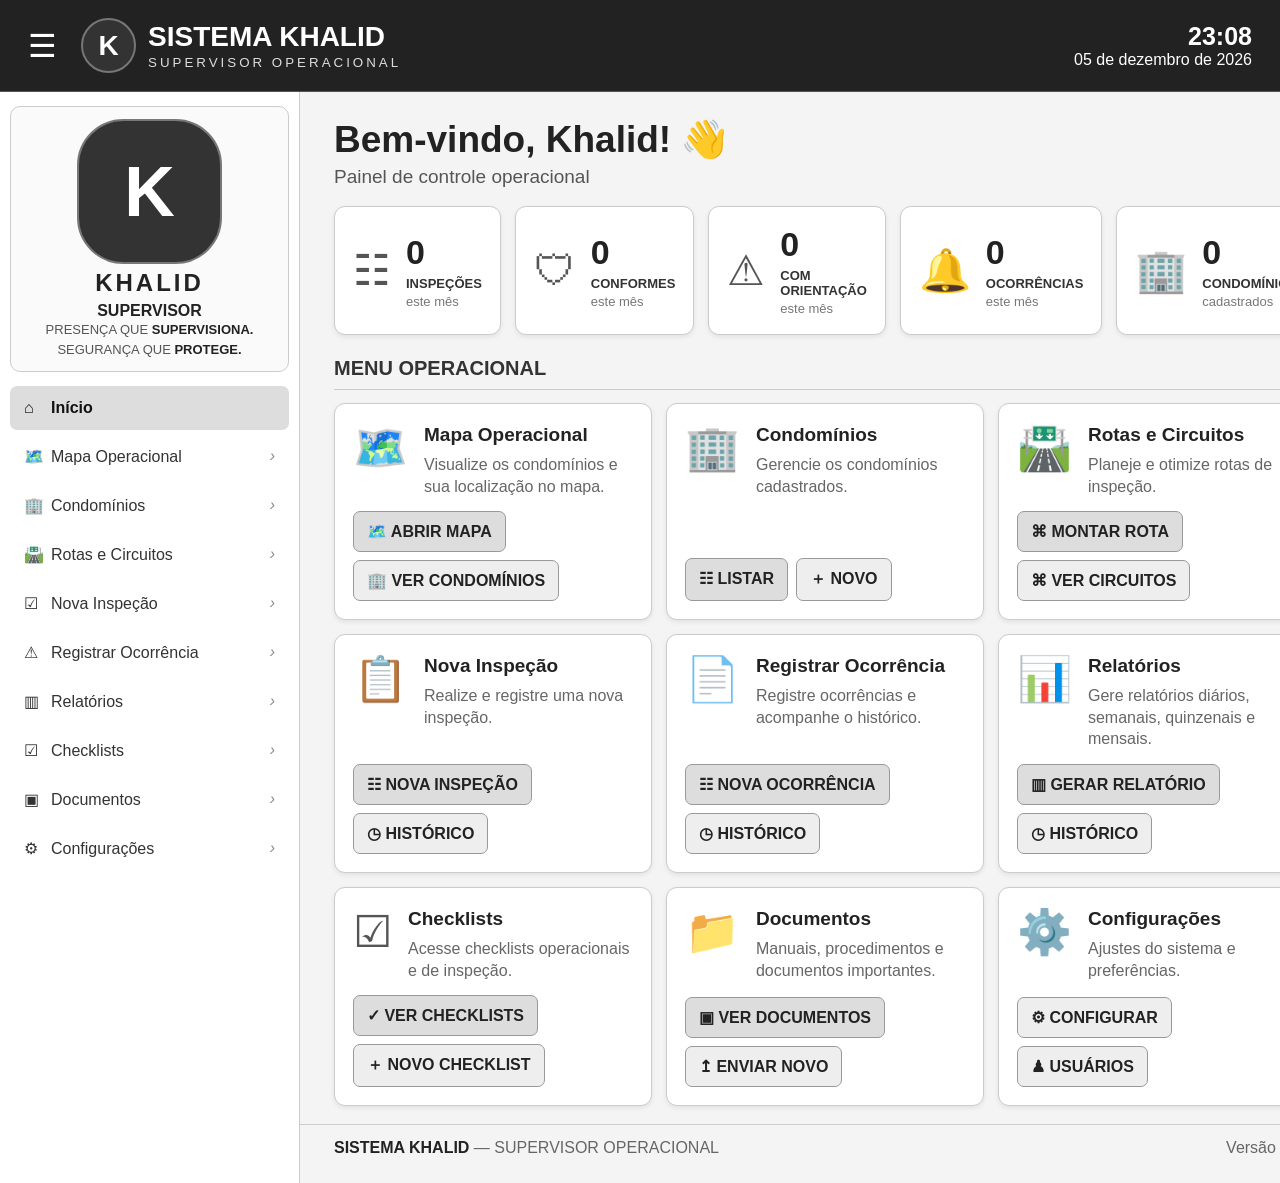
==== commit 2ee7b5af: "Deixar painel do Sistema Khalid em estilo neutro, sem cores" ====
--- a/index.html
+++ b/index.html
@@ -1 +1 @@
-<!doctype html><html lang="pt-BR"><head><meta charset="utf-8"><meta name="viewport" content="width=device-width,initial-scale=1"><title>Sistema Khalid</title><style>*{box-sizing:border-box}body{margin:0;background:#07090a;color:#fff;font-family:Arial,sans-serif}a{text-decoration:none;color:inherit}.top{height:92px;background:#030404;border-bottom:1px solid #444;display:flex;align-items:center;padding:0 28px;gap:24px}.hamb{font-size:32px}.brand{display:flex;align-items:center;gap:12px}.mark,.shield{display:grid;place-items:center;border:2px solid #d99b00;color:#f4ad00;background:#090909;font-weight:900}.mark{width:55px;height:55px;border-radius:50%;font-size:28px}.brand h1{margin:0;color:#f2a900;font-size:28px}.brand small{letter-spacing:3px}.clock{margin-left:auto;text-align:right}.clock b{font-size:25px;color:#ffc21a}.layout{display:grid;grid-template-columns:300px 1fr;min-height:calc(100vh - 92px)}aside{background:#080a0b;border-right:1px solid #292d30;padding:14px 10px}.profile{text-align:center;border:1px solid #9e6e00;border-radius:10px;padding:12px;margin-bottom:14px}.shield{width:145px;height:145px;margin:auto;border-radius:32%;font-size:70px}.profile h2{margin:5px;color:#f2a900;letter-spacing:3px}.motto{font-size:13px;line-height:1.5}.motto b{color:#f2a900}.nav{display:grid;gap:4px}.nav a{padding:13px 14px;border-radius:7px;font-size:16px}.nav a:hover{background:#191d20}.nav .active{background:linear-gradient(90deg,#f0aa00,#c78300);color:#080808;font-weight:800}.nav span{display:inline-block;width:27px}.arrow{float:right;color:#aaa}main{padding:26px 34px;max-width:1500px;width:100%}.welcome h1{font-size:37px;margin:0 0 5px}.welcome p{font-size:19px;color:#ddd;margin:0 0 18px}.stats,.grid{display:grid;grid-template-columns:repeat(5,1fr);gap:14px}.stat,.tile{border:1px solid #394044;border-radius:11px;background:linear-gradient(145deg,#111618,#0b0e0f);box-shadow:inset 0 1px #fff1}.stat{min-height:125px;padding:18px;display:flex;gap:15px;align-items:center}.stat i{font-size:42px;font-style:normal}.num{font-size:34px;font-weight:800}.lab{text-transform:uppercase;font-size:13px;font-weight:bold;margin-top:4px}.sub{font-size:13px;color:#ddd;margin-top:3px}.blue{color:#1c7bff}.green{color:#69c51d}.orange{color:#ff9e13}.red{color:#f34a4a}.purple{color:#9b58e9}.title{margin:22px 0 13px;padding-bottom:9px;border-bottom:1px solid #a87300;color:#f2aa00;font-weight:900;font-size:20px}.grid{grid-template-columns:repeat(3,1fr)}.tile{min-height:165px;padding:18px;display:flex;flex-direction:column;justify-content:space-between}.tilehead{display:flex;gap:16px}.icon{font-size:44px;width:55px}.tile h3{margin:2px 0 8px;font-size:19px}.tile p{margin:0;color:#ddd;line-height:1.35}.actions{display:flex;gap:8px;flex-wrap:wrap;margin-top:14px}.btn{display:inline-flex;padding:10px 13px;border:1px solid #777;border-radius:7px;background:#0a0c0d;color:#fff;font-weight:bold}.bblue{background:#155fca}.bgreen{background:#4e9617}.borange{background:#b76400}.bpurple{background:#7136b6}.bred{background:#c72f2f}.bgold{background:#b67900}.bcyan{background:#078f92}.footer{margin:18px -34px -26px;border-top:1px solid #333;padding:14px 34px;color:#ccc}.footer strong{color:#f2a900}.version{float:right}@media(max-width:1100px){.layout{grid-template-columns:225px 1fr}.stats{grid-template-columns:repeat(2,1fr)}.grid{grid-template-columns:repeat(2,1fr)}}@media(max-width:720px){.layout{display:block}aside{display:none}main{padding:20px 14px}.top{height:72px;padding:0 14px}.brand h1{font-size:18px}.brand small{font-size:9px}.clock{display:none}.stats,.grid{grid-template-columns:1fr}.footer{margin-left:-14px;margin-right:-14px;padding:14px}.version{display:none}}</style></head><body><header class="top"><div class="hamb">☰</div><div class="brand"><div class="mark">K</div><div><h1>SISTEMA KHALID</h1><small>SUPERVISOR OPERACIONAL</small></div></div><div class="clock"><b id="hora"></b><div id="data"></div></div></header><div class="layout"><aside><div class="profile"><div class="shield">K</div><h2>KHALID</h2><b>SUPERVISOR</b><div class="motto">PRESENÇA QUE <b>SUPERVISIONA.</b><br>SEGURANÇA QUE <b>PROTEGE.</b></div></div><nav class="nav"><a class="active" href="index.html"><span>⌂</span>Início</a><a href="mapa.html"><span>🗺️</span>Mapa Operacional <em class="arrow">›</em></a><a href="mapa.html#cadastro"><span>🏢</span>Condomínios <em class="arrow">›</em></a><a href="mapa.html#rotas"><span>🛣️</span>Rotas e Circuitos <em class="arrow">›</em></a><a href="nova-inspecao.html"><span>☑</span>Nova Inspeção <em class="arrow">›</em></a><a href="ocorrencias.html"><span>⚠</span>Registrar Ocorrência <em class="arrow">›</em></a><a href="relatorios.html"><span>▥</span>Relatórios <em class="arrow">›</em></a><a href="#checklists"><span>☑</span>Checklists <em class="arrow">›</em></a><a href="#documentos"><span>▣</span>Documentos <em class="arrow">›</em></a><a href="#config"><span>⚙</span>Configurações <em class="arrow">›</em></a></nav></aside><main><div class="welcome"><h1>Bem-vindo, Khalid! 👋</h1><p>Painel de controle operacional</p></div><section class="stats"><div class="stat blue"><i>☷</i><div><div class="num" id="ins">0</div><div class="lab">Inspeções</div><div class="sub">este mês</div></div></div><div class="stat green"><i>🛡</i><div><div class="num" id="conf">0</div><div class="lab">Conformes</div><div class="sub">este mês</div></div></div><div class="stat orange"><i>⚠</i><div><div class="num" id="ori">0</div><div class="lab">Com orientação</div><div class="sub">este mês</div></div></div><div class="stat red"><i>🔔</i><div><div class="num" id="oco">0</div><div class="lab">Ocorrências</div><div class="sub">este mês</div></div></div><div class="stat purple"><i>🏢</i><div><div class="num" id="cond">0</div><div class="lab">Condomínios</div><div class="sub">cadastrados</div></div></div></section><div class="title">MENU OPERACIONAL</div><section class="grid"><article class="tile"><div class="tilehead"><div class="icon">🗺️</div><div><h3>Mapa Operacional</h3><p>Visualize os condomínios e sua localização no mapa.</p></div></div><div class="actions"><a class="btn bblue" href="mapa.html">🗺️ ABRIR MAPA</a><a class="btn" href="mapa.html#cadastro">🏢 VER CONDOMÍNIOS</a></div></article><article class="tile"><div class="tilehead"><div class="icon">🏢</div><div><h3>Condomínios</h3><p>Gerencie os condomínios cadastrados.</p></div></div><div class="actions"><a class="btn bgreen" href="mapa.html#cadastro">☷ LISTAR</a><a class="btn" href="mapa.html#cadastro">＋ NOVO</a></div></article><article class="tile"><div class="tilehead"><div class="icon">🛣️</div><div><h3>Rotas e Circuitos</h3><p>Planeje e otimize rotas de inspeção.</p></div></div><div class="actions"><a class="btn borange" href="mapa.html#rotas">⌘ MONTAR ROTA</a><a class="btn" href="mapa.html#rotas">⌘ VER CIRCUITOS</a></div></article><article class="tile"><div class="tilehead"><div class="icon">📋</div><div><h3>Nova Inspeção</h3><p>Realize e registre uma nova inspeção.</p></div></div><div class="actions"><a class="btn bpurple" href="nova-inspecao.html">☷ NOVA INSPEÇÃO</a><a class="btn" href="nova-inspecao.html#historico">◷ HISTÓRICO</a></div></article><article class="tile"><div class="tilehead"><div class="icon">📄</div><div><h3>Registrar Ocorrência</h3><p>Registre ocorrências e acompanhe o histórico.</p></div></div><div class="actions"><a class="btn bred" href="ocorrencias.html">☷ NOVA OCORRÊNCIA</a><a class="btn" href="ocorrencias.html#historico">◷ HISTÓRICO</a></div></article><article class="tile"><div class="tilehead"><div class="icon">📊</div><div><h3>Relatórios</h3><p>Gere relatórios diários, semanais, quinzenais e mensais.</p></div></div><div class="actions"><a class="btn bgold" href="relatorios.html">▥ GERAR RELATÓRIO</a><a class="btn" href="relatorios.html#historico">◷ HISTÓRICO</a></div></article><article class="tile" id="checklists"><div class="tilehead"><div class="icon">☑</div><div><h3>Checklists</h3><p>Acesse checklists operacionais e de inspeção.</p></div></div><div class="actions"><a class="btn bcyan" href="nova-inspecao.html">✓ VER CHECKLISTS</a><a class="btn" href="nova-inspecao.html">＋ NOVO CHECKLIST</a></div></article><article class="tile" id="documentos"><div class="tilehead"><div class="icon">📁</div><div><h3>Documentos</h3><p>Manuais, procedimentos e documentos importantes.</p></div></div><div class="actions"><a class="btn bblue" href="relatorios.html">▣ VER DOCUMENTOS</a><a class="btn" href="relatorios.html">↥ ENVIAR NOVO</a></div></article><article class="tile" id="config"><div class="tilehead"><div class="icon">⚙️</div><div><h3>Configurações</h3><p>Ajustes do sistema e preferências.</p></div></div><div class="actions"><a class="btn" href="index.html">⚙ CONFIGURAR</a><a class="btn" href="index.html">♟ USUÁRIOS</a></div></article></section><footer class="footer"><strong>SISTEMA KHALID</strong> — SUPERVISOR OPERACIONAL <span class="version">Versão 1.0.0</span></footer></main></div><script>function clock(){let d=new Date;hora.textContent=d.toLocaleTimeString('pt-BR',{hour:'2-digit',minute:'2-digit'});data.textContent=d.toLocaleDateString('pt-BR',{day:'2-digit',month:'long',year:'numeric'})}function count(){try{let c=JSON.parse(localStorage.getItem('sistemaKhalidCondominios')||'[]'),i=JSON.parse(localStorage.getItem('sistemaKhalidInspecoes')||'[]'),o=JSON.parse(localStorage.getItem('sistemaKhalidOcorrencias')||'[]');cond.textContent=c.length;ins.textContent=i.length;oco.textContent=o.length;conf.textContent=i.filter(x=>String(x.resultado||x.status||'').toLowerCase().includes('conforme')).length;ori.textContent=i.filter(x=>String(x.resultado||x.status||'').toLowerCase().includes('orient')).length}catch(e){}}clock();count();setInterval(clock,1000);</script></body></html>+<!doctype html><html lang="pt-BR"><head><meta charset="utf-8"><meta name="viewport" content="width=device-width,initial-scale=1"><title>Sistema Khalid</title><style>*{box-sizing:border-box}body{margin:0;background:#f4f4f4;color:#222;font-family:Arial,sans-serif}a{text-decoration:none;color:inherit}.top{height:92px;background:#222;border-bottom:1px solid #555;display:flex;align-items:center;padding:0 28px;gap:24px;color:#fff}.hamb{font-size:32px}.brand{display:flex;align-items:center;gap:12px}.mark,.shield{display:grid;place-items:center;border:2px solid #777;color:#fff;background:#333;font-weight:900}.mark{width:55px;height:55px;border-radius:50%;font-size:28px}.brand h1{margin:0;color:#fff;font-size:28px}.brand small{letter-spacing:3px;color:#ddd}.clock{margin-left:auto;text-align:right}.clock b{font-size:25px;color:#fff}.layout{display:grid;grid-template-columns:300px 1fr;min-height:calc(100vh - 92px)}aside{background:#fff;border-right:1px solid #ccc;padding:14px 10px}.profile{text-align:center;border:1px solid #ccc;border-radius:10px;padding:12px;margin-bottom:14px;background:#fafafa}.shield{width:145px;height:145px;margin:auto;border-radius:32%;font-size:70px}.profile h2{margin:5px;color:#222;letter-spacing:3px}.motto{font-size:13px;line-height:1.5;color:#555}.motto b{color:#222}.nav{display:grid;gap:4px}.nav a{padding:13px 14px;border-radius:7px;font-size:16px;color:#333}.nav a:hover{background:#eee}.nav .active{background:#ddd;color:#111;font-weight:800}.nav span{display:inline-block;width:27px}.arrow{float:right;color:#888}main{padding:26px 34px;max-width:1500px;width:100%}.welcome h1{font-size:37px;margin:0 0 5px;color:#222}.welcome p{font-size:19px;color:#555;margin:0 0 18px}.stats,.grid{display:grid;grid-template-columns:repeat(5,1fr);gap:14px}.stat,.tile{border:1px solid #ccc;border-radius:11px;background:#fff;box-shadow:0 2px 5px rgba(0,0,0,.08)}.stat{min-height:125px;padding:18px;display:flex;gap:15px;align-items:center;color:#333}.stat i{font-size:42px;font-style:normal;color:#555}.num{font-size:34px;font-weight:800;color:#222}.lab{text-transform:uppercase;font-size:13px;font-weight:bold;margin-top:4px;color:#333}.sub{font-size:13px;color:#777;margin-top:3px}.blue,.green,.orange,.red,.purple{color:#333}.title{margin:22px 0 13px;padding-bottom:9px;border-bottom:1px solid #ccc;color:#333;font-weight:900;font-size:20px}.grid{grid-template-columns:repeat(3,1fr)}.tile{min-height:165px;padding:18px;display:flex;flex-direction:column;justify-content:space-between}.tilehead{display:flex;gap:16px}.icon{font-size:44px;width:55px;color:#555}.tile h3{margin:2px 0 8px;font-size:19px;color:#222}.tile p{margin:0;color:#666;line-height:1.35}.actions{display:flex;gap:8px;flex-wrap:wrap;margin-top:14px}.btn{display:inline-flex;padding:10px 13px;border:1px solid #999;border-radius:7px;background:#eee;color:#222;font-weight:bold}.btn:hover{background:#ddd}.bblue,.bgreen,.borange,.bpurple,.bred,.bgold,.bcyan{background:#ddd;color:#222;border-color:#999}.footer{margin:18px -34px -26px;border-top:1px solid #ccc;padding:14px 34px;color:#666}.footer strong{color:#222}.version{float:right}@media(max-width:1100px){.layout{grid-template-columns:225px 1fr}.stats{grid-template-columns:repeat(2,1fr)}.grid{grid-template-columns:repeat(2,1fr)}}@media(max-width:720px){.layout{display:block}aside{display:none}main{padding:20px 14px}.top{height:72px;padding:0 14px}.brand h1{font-size:18px}.brand small{font-size:9px}.clock{display:none}.stats,.grid{grid-template-columns:1fr}.footer{margin-left:-14px;margin-right:-14px;padding:14px}.version{display:none}}</style></head><body><header class="top"><div class="hamb">☰</div><div class="brand"><div class="mark">K</div><div><h1>SISTEMA KHALID</h1><small>SUPERVISOR OPERACIONAL</small></div></div><div class="clock"><b id="hora"></b><div id="data"></div></div></header><div class="layout"><aside><div class="profile"><div class="shield">K</div><h2>KHALID</h2><b>SUPERVISOR</b><div class="motto">PRESENÇA QUE <b>SUPERVISIONA.</b><br>SEGURANÇA QUE <b>PROTEGE.</b></div></div><nav class="nav"><a class="active" href="index.html"><span>⌂</span>Início</a><a href="mapa.html"><span>🗺️</span>Mapa Operacional <em class="arrow">›</em></a><a href="mapa.html#cadastro"><span>🏢</span>Condomínios <em class="arrow">›</em></a><a href="mapa.html#rotas"><span>🛣️</span>Rotas e Circuitos <em class="arrow">›</em></a><a href="nova-inspecao.html"><span>☑</span>Nova Inspeção <em class="arrow">›</em></a><a href="ocorrencias.html"><span>⚠</span>Registrar Ocorrência <em class="arrow">›</em></a><a href="relatorios.html"><span>▥</span>Relatórios <em class="arrow">›</em></a><a href="#checklists"><span>☑</span>Checklists <em class="arrow">›</em></a><a href="#documentos"><span>▣</span>Documentos <em class="arrow">›</em></a><a href="#config"><span>⚙</span>Configurações <em class="arrow">›</em></a></nav></aside><main><div class="welcome"><h1>Bem-vindo, Khalid! 👋</h1><p>Painel de controle operacional</p></div><section class="stats"><div class="stat blue"><i>☷</i><div><div class="num" id="ins">0</div><div class="lab">Inspeções</div><div class="sub">este mês</div></div></div><div class="stat green"><i>🛡</i><div><div class="num" id="conf">0</div><div class="lab">Conformes</div><div class="sub">este mês</div></div></div><div class="stat orange"><i>⚠</i><div><div class="num" id="ori">0</div><div class="lab">Com orientação</div><div class="sub">este mês</div></div></div><div class="stat red"><i>🔔</i><div><div class="num" id="oco">0</div><div class="lab">Ocorrências</div><div class="sub">este mês</div></div></div><div class="stat purple"><i>🏢</i><div><div class="num" id="cond">0</div><div class="lab">Condomínios</div><div class="sub">cadastrados</div></div></div></section><div class="title">MENU OPERACIONAL</div><section class="grid"><article class="tile"><div class="tilehead"><div class="icon">🗺️</div><div><h3>Mapa Operacional</h3><p>Visualize os condomínios e sua localização no mapa.</p></div></div><div class="actions"><a class="btn bblue" href="mapa.html">🗺️ ABRIR MAPA</a><a class="btn" href="mapa.html#cadastro">🏢 VER CONDOMÍNIOS</a></div></article><article class="tile"><div class="tilehead"><div class="icon">🏢</div><div><h3>Condomínios</h3><p>Gerencie os condomínios cadastrados.</p></div></div><div class="actions"><a class="btn bgreen" href="mapa.html#cadastro">☷ LISTAR</a><a class="btn" href="mapa.html#cadastro">＋ NOVO</a></div></article><article class="tile"><div class="tilehead"><div class="icon">🛣️</div><div><h3>Rotas e Circuitos</h3><p>Planeje e otimize rotas de inspeção.</p></div></div><div class="actions"><a class="btn borange" href="mapa.html#rotas">⌘ MONTAR ROTA</a><a class="btn" href="mapa.html#rotas">⌘ VER CIRCUITOS</a></div></article><article class="tile"><div class="tilehead"><div class="icon">📋</div><div><h3>Nova Inspeção</h3><p>Realize e registre uma nova inspeção.</p></div></div><div class="actions"><a class="btn bpurple" href="nova-inspecao.html">☷ NOVA INSPEÇÃO</a><a class="btn" href="nova-inspecao.html#historico">◷ HISTÓRICO</a></div></article><article class="tile"><div class="tilehead"><div class="icon">📄</div><div><h3>Registrar Ocorrência</h3><p>Registre ocorrências e acompanhe o histórico.</p></div></div><div class="actions"><a class="btn bred" href="ocorrencias.html">☷ NOVA OCORRÊNCIA</a><a class="btn" href="ocorrencias.html#historico">◷ HISTÓRICO</a></div></article><article class="tile"><div class="tilehead"><div class="icon">📊</div><div><h3>Relatórios</h3><p>Gere relatórios diários, semanais, quinzenais e mensais.</p></div></div><div class="actions"><a class="btn bgold" href="relatorios.html">▥ GERAR RELATÓRIO</a><a class="btn" href="relatorios.html#historico">◷ HISTÓRICO</a></div></article><article class="tile" id="checklists"><div class="tilehead"><div class="icon">☑</div><div><h3>Checklists</h3><p>Acesse checklists operacionais e de inspeção.</p></div></div><div class="actions"><a class="btn bcyan" href="nova-inspecao.html">✓ VER CHECKLISTS</a><a class="btn" href="nova-inspecao.html">＋ NOVO CHECKLIST</a></div></article><article class="tile" id="documentos"><div class="tilehead"><div class="icon">📁</div><div><h3>Documentos</h3><p>Manuais, procedimentos e documentos importantes.</p></div></div><div class="actions"><a class="btn bblue" href="relatorios.html">▣ VER DOCUMENTOS</a><a class="btn" href="relatorios.html">↥ ENVIAR NOVO</a></div></article><article class="tile" id="config"><div class="tilehead"><div class="icon">⚙️</div><div><h3>Configurações</h3><p>Ajustes do sistema e preferências.</p></div></div><div class="actions"><a class="btn" href="index.html">⚙ CONFIGURAR</a><a class="btn" href="index.html">♟ USUÁRIOS</a></div></article></section><footer class="footer"><strong>SISTEMA KHALID</strong> — SUPERVISOR OPERACIONAL <span class="version">Versão 1.0.0</span></footer></main></div><script>function clock(){let d=new Date;hora.textContent=d.toLocaleTimeString('pt-BR',{hour:'2-digit',minute:'2-digit'});data.textContent=d.toLocaleDateString('pt-BR',{day:'2-digit',month:'long',year:'numeric'})}function count(){try{let c=JSON.parse(localStorage.getItem('sistemaKhalidCondominios')||'[]'),i=JSON.parse(localStorage.getItem('sistemaKhalidInspecoes')||'[]'),o=JSON.parse(localStorage.getItem('sistemaKhalidOcorrencias')||'[]');cond.textContent=c.length;ins.textContent=i.length;oco.textContent=o.length;conf.textContent=i.filter(x=>String(x.resultado||x.status||'').toLowerCase().includes('conforme')).length;ori.textContent=i.filter(x=>String(x.resultado||x.status||'').toLowerCase().includes('orient')).length}catch(e){}}clock();count();setInterval(clock,1000);</script></body></html>
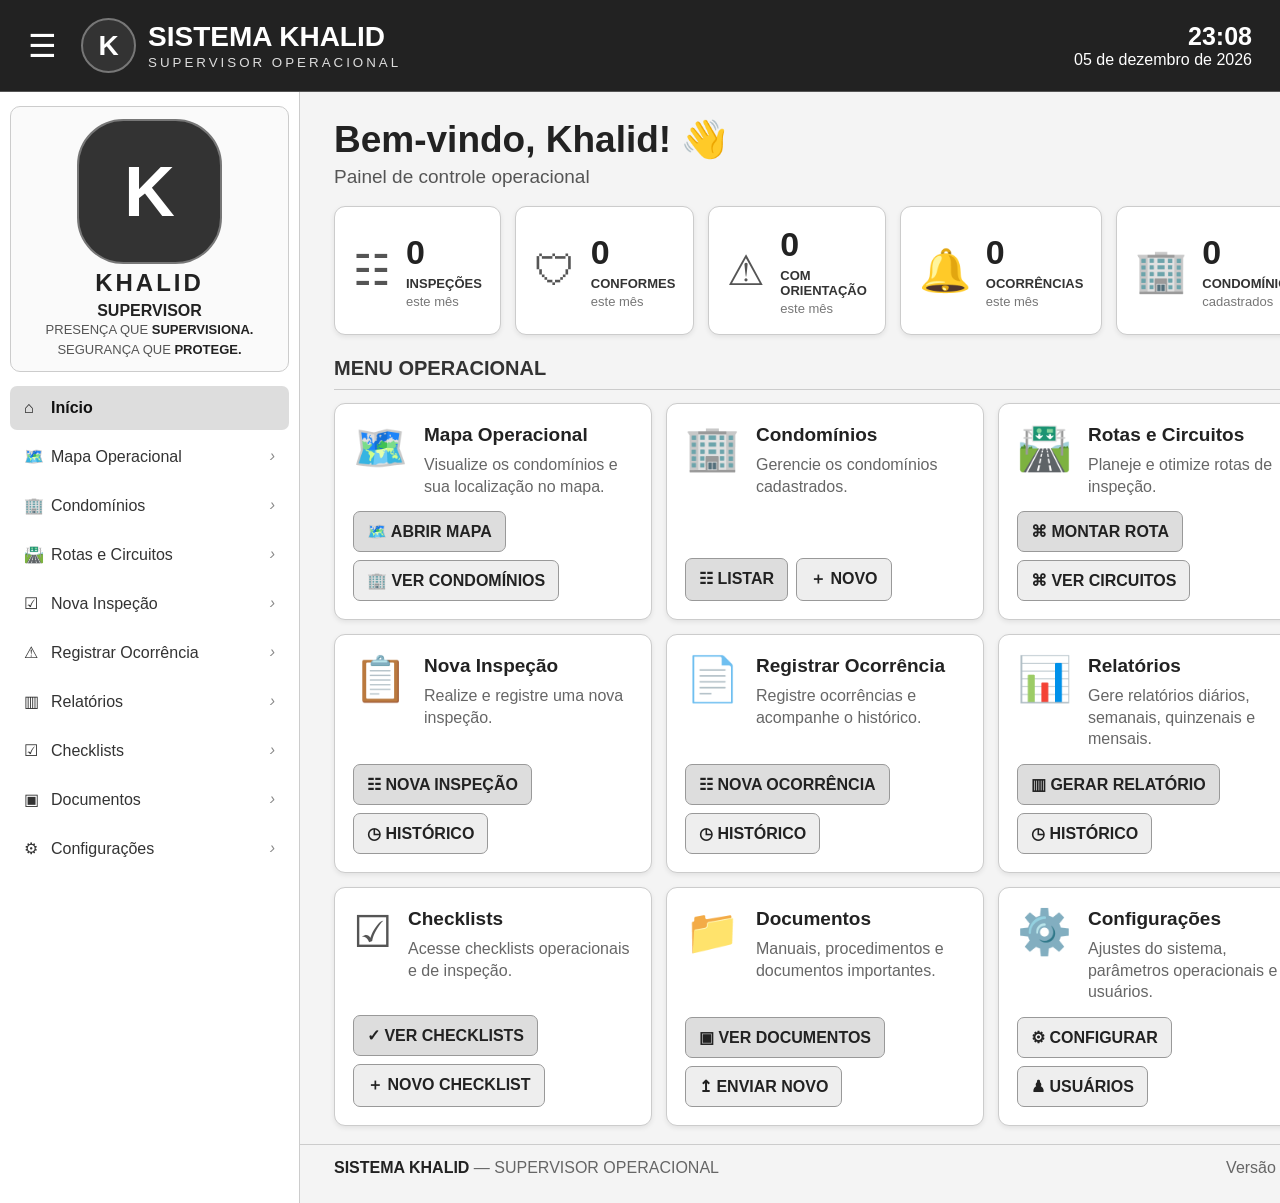
==== commit 85e0dd18: "Conectar menus Configurações e Usuários" ====
--- a/index.html
+++ b/index.html
@@ -1 +1 @@
-<!doctype html><html lang="pt-BR"><head><meta charset="utf-8"><meta name="viewport" content="width=device-width,initial-scale=1"><title>Sistema Khalid</title><style>*{box-sizing:border-box}body{margin:0;background:#f4f4f4;color:#222;font-family:Arial,sans-serif}a{text-decoration:none;color:inherit}.top{height:92px;background:#222;border-bottom:1px solid #555;display:flex;align-items:center;padding:0 28px;gap:24px;color:#fff}.hamb{font-size:32px}.brand{display:flex;align-items:center;gap:12px}.mark,.shield{display:grid;place-items:center;border:2px solid #777;color:#fff;background:#333;font-weight:900}.mark{width:55px;height:55px;border-radius:50%;font-size:28px}.brand h1{margin:0;color:#fff;font-size:28px}.brand small{letter-spacing:3px;color:#ddd}.clock{margin-left:auto;text-align:right}.clock b{font-size:25px;color:#fff}.layout{display:grid;grid-template-columns:300px 1fr;min-height:calc(100vh - 92px)}aside{background:#fff;border-right:1px solid #ccc;padding:14px 10px}.profile{text-align:center;border:1px solid #ccc;border-radius:10px;padding:12px;margin-bottom:14px;background:#fafafa}.shield{width:145px;height:145px;margin:auto;border-radius:32%;font-size:70px}.profile h2{margin:5px;color:#222;letter-spacing:3px}.motto{font-size:13px;line-height:1.5;color:#555}.motto b{color:#222}.nav{display:grid;gap:4px}.nav a{padding:13px 14px;border-radius:7px;font-size:16px;color:#333}.nav a:hover{background:#eee}.nav .active{background:#ddd;color:#111;font-weight:800}.nav span{display:inline-block;width:27px}.arrow{float:right;color:#888}main{padding:26px 34px;max-width:1500px;width:100%}.welcome h1{font-size:37px;margin:0 0 5px;color:#222}.welcome p{font-size:19px;color:#555;margin:0 0 18px}.stats,.grid{display:grid;grid-template-columns:repeat(5,1fr);gap:14px}.stat,.tile{border:1px solid #ccc;border-radius:11px;background:#fff;box-shadow:0 2px 5px rgba(0,0,0,.08)}.stat{min-height:125px;padding:18px;display:flex;gap:15px;align-items:center;color:#333}.stat i{font-size:42px;font-style:normal;color:#555}.num{font-size:34px;font-weight:800;color:#222}.lab{text-transform:uppercase;font-size:13px;font-weight:bold;margin-top:4px;color:#333}.sub{font-size:13px;color:#777;margin-top:3px}.blue,.green,.orange,.red,.purple{color:#333}.title{margin:22px 0 13px;padding-bottom:9px;border-bottom:1px solid #ccc;color:#333;font-weight:900;font-size:20px}.grid{grid-template-columns:repeat(3,1fr)}.tile{min-height:165px;padding:18px;display:flex;flex-direction:column;justify-content:space-between}.tilehead{display:flex;gap:16px}.icon{font-size:44px;width:55px;color:#555}.tile h3{margin:2px 0 8px;font-size:19px;color:#222}.tile p{margin:0;color:#666;line-height:1.35}.actions{display:flex;gap:8px;flex-wrap:wrap;margin-top:14px}.btn{display:inline-flex;padding:10px 13px;border:1px solid #999;border-radius:7px;background:#eee;color:#222;font-weight:bold}.btn:hover{background:#ddd}.bblue,.bgreen,.borange,.bpurple,.bred,.bgold,.bcyan{background:#ddd;color:#222;border-color:#999}.footer{margin:18px -34px -26px;border-top:1px solid #ccc;padding:14px 34px;color:#666}.footer strong{color:#222}.version{float:right}@media(max-width:1100px){.layout{grid-template-columns:225px 1fr}.stats{grid-template-columns:repeat(2,1fr)}.grid{grid-template-columns:repeat(2,1fr)}}@media(max-width:720px){.layout{display:block}aside{display:none}main{padding:20px 14px}.top{height:72px;padding:0 14px}.brand h1{font-size:18px}.brand small{font-size:9px}.clock{display:none}.stats,.grid{grid-template-columns:1fr}.footer{margin-left:-14px;margin-right:-14px;padding:14px}.version{display:none}}</style></head><body><header class="top"><div class="hamb">☰</div><div class="brand"><div class="mark">K</div><div><h1>SISTEMA KHALID</h1><small>SUPERVISOR OPERACIONAL</small></div></div><div class="clock"><b id="hora"></b><div id="data"></div></div></header><div class="layout"><aside><div class="profile"><div class="shield">K</div><h2>KHALID</h2><b>SUPERVISOR</b><div class="motto">PRESENÇA QUE <b>SUPERVISIONA.</b><br>SEGURANÇA QUE <b>PROTEGE.</b></div></div><nav class="nav"><a class="active" href="index.html"><span>⌂</span>Início</a><a href="mapa.html"><span>🗺️</span>Mapa Operacional <em class="arrow">›</em></a><a href="mapa.html#cadastro"><span>🏢</span>Condomínios <em class="arrow">›</em></a><a href="mapa.html#rotas"><span>🛣️</span>Rotas e Circuitos <em class="arrow">›</em></a><a href="nova-inspecao.html"><span>☑</span>Nova Inspeção <em class="arrow">›</em></a><a href="ocorrencias.html"><span>⚠</span>Registrar Ocorrência <em class="arrow">›</em></a><a href="relatorios.html"><span>▥</span>Relatórios <em class="arrow">›</em></a><a href="#checklists"><span>☑</span>Checklists <em class="arrow">›</em></a><a href="#documentos"><span>▣</span>Documentos <em class="arrow">›</em></a><a href="#config"><span>⚙</span>Configurações <em class="arrow">›</em></a></nav></aside><main><div class="welcome"><h1>Bem-vindo, Khalid! 👋</h1><p>Painel de controle operacional</p></div><section class="stats"><div class="stat blue"><i>☷</i><div><div class="num" id="ins">0</div><div class="lab">Inspeções</div><div class="sub">este mês</div></div></div><div class="stat green"><i>🛡</i><div><div class="num" id="conf">0</div><div class="lab">Conformes</div><div class="sub">este mês</div></div></div><div class="stat orange"><i>⚠</i><div><div class="num" id="ori">0</div><div class="lab">Com orientação</div><div class="sub">este mês</div></div></div><div class="stat red"><i>🔔</i><div><div class="num" id="oco">0</div><div class="lab">Ocorrências</div><div class="sub">este mês</div></div></div><div class="stat purple"><i>🏢</i><div><div class="num" id="cond">0</div><div class="lab">Condomínios</div><div class="sub">cadastrados</div></div></div></section><div class="title">MENU OPERACIONAL</div><section class="grid"><article class="tile"><div class="tilehead"><div class="icon">🗺️</div><div><h3>Mapa Operacional</h3><p>Visualize os condomínios e sua localização no mapa.</p></div></div><div class="actions"><a class="btn bblue" href="mapa.html">🗺️ ABRIR MAPA</a><a class="btn" href="mapa.html#cadastro">🏢 VER CONDOMÍNIOS</a></div></article><article class="tile"><div class="tilehead"><div class="icon">🏢</div><div><h3>Condomínios</h3><p>Gerencie os condomínios cadastrados.</p></div></div><div class="actions"><a class="btn bgreen" href="mapa.html#cadastro">☷ LISTAR</a><a class="btn" href="mapa.html#cadastro">＋ NOVO</a></div></article><article class="tile"><div class="tilehead"><div class="icon">🛣️</div><div><h3>Rotas e Circuitos</h3><p>Planeje e otimize rotas de inspeção.</p></div></div><div class="actions"><a class="btn borange" href="mapa.html#rotas">⌘ MONTAR ROTA</a><a class="btn" href="mapa.html#rotas">⌘ VER CIRCUITOS</a></div></article><article class="tile"><div class="tilehead"><div class="icon">📋</div><div><h3>Nova Inspeção</h3><p>Realize e registre uma nova inspeção.</p></div></div><div class="actions"><a class="btn bpurple" href="nova-inspecao.html">☷ NOVA INSPEÇÃO</a><a class="btn" href="nova-inspecao.html#historico">◷ HISTÓRICO</a></div></article><article class="tile"><div class="tilehead"><div class="icon">📄</div><div><h3>Registrar Ocorrência</h3><p>Registre ocorrências e acompanhe o histórico.</p></div></div><div class="actions"><a class="btn bred" href="ocorrencias.html">☷ NOVA OCORRÊNCIA</a><a class="btn" href="ocorrencias.html#historico">◷ HISTÓRICO</a></div></article><article class="tile"><div class="tilehead"><div class="icon">📊</div><div><h3>Relatórios</h3><p>Gere relatórios diários, semanais, quinzenais e mensais.</p></div></div><div class="actions"><a class="btn bgold" href="relatorios.html">▥ GERAR RELATÓRIO</a><a class="btn" href="relatorios.html#historico">◷ HISTÓRICO</a></div></article><article class="tile" id="checklists"><div class="tilehead"><div class="icon">☑</div><div><h3>Checklists</h3><p>Acesse checklists operacionais e de inspeção.</p></div></div><div class="actions"><a class="btn bcyan" href="nova-inspecao.html">✓ VER CHECKLISTS</a><a class="btn" href="nova-inspecao.html">＋ NOVO CHECKLIST</a></div></article><article class="tile" id="documentos"><div class="tilehead"><div class="icon">📁</div><div><h3>Documentos</h3><p>Manuais, procedimentos e documentos importantes.</p></div></div><div class="actions"><a class="btn bblue" href="relatorios.html">▣ VER DOCUMENTOS</a><a class="btn" href="relatorios.html">↥ ENVIAR NOVO</a></div></article><article class="tile" id="config"><div class="tilehead"><div class="icon">⚙️</div><div><h3>Configurações</h3><p>Ajustes do sistema e preferências.</p></div></div><div class="actions"><a class="btn" href="index.html">⚙ CONFIGURAR</a><a class="btn" href="index.html">♟ USUÁRIOS</a></div></article></section><footer class="footer"><strong>SISTEMA KHALID</strong> — SUPERVISOR OPERACIONAL <span class="version">Versão 1.0.0</span></footer></main></div><script>function clock(){let d=new Date;hora.textContent=d.toLocaleTimeString('pt-BR',{hour:'2-digit',minute:'2-digit'});data.textContent=d.toLocaleDateString('pt-BR',{day:'2-digit',month:'long',year:'numeric'})}function count(){try{let c=JSON.parse(localStorage.getItem('sistemaKhalidCondominios')||'[]'),i=JSON.parse(localStorage.getItem('sistemaKhalidInspecoes')||'[]'),o=JSON.parse(localStorage.getItem('sistemaKhalidOcorrencias')||'[]');cond.textContent=c.length;ins.textContent=i.length;oco.textContent=o.length;conf.textContent=i.filter(x=>String(x.resultado||x.status||'').toLowerCase().includes('conforme')).length;ori.textContent=i.filter(x=>String(x.resultado||x.status||'').toLowerCase().includes('orient')).length}catch(e){}}clock();count();setInterval(clock,1000);</script></body></html>+<!doctype html><html lang="pt-BR"><head><meta charset="utf-8"><meta name="viewport" content="width=device-width,initial-scale=1"><title>Sistema Khalid</title><style>*{box-sizing:border-box}body{margin:0;background:#f4f4f4;color:#222;font-family:Arial,sans-serif}a{text-decoration:none;color:inherit}.top{height:92px;background:#222;border-bottom:1px solid #555;display:flex;align-items:center;padding:0 28px;gap:24px;color:#fff}.hamb{font-size:32px}.brand{display:flex;align-items:center;gap:12px}.mark,.shield{display:grid;place-items:center;border:2px solid #777;color:#fff;background:#333;font-weight:900}.mark{width:55px;height:55px;border-radius:50%;font-size:28px}.brand h1{margin:0;color:#fff;font-size:28px}.brand small{letter-spacing:3px;color:#ddd}.clock{margin-left:auto;text-align:right}.clock b{font-size:25px;color:#fff}.layout{display:grid;grid-template-columns:300px 1fr;min-height:calc(100vh - 92px)}aside{background:#fff;border-right:1px solid #ccc;padding:14px 10px}.profile{text-align:center;border:1px solid #ccc;border-radius:10px;padding:12px;margin-bottom:14px;background:#fafafa}.shield{width:145px;height:145px;margin:auto;border-radius:32%;font-size:70px}.profile h2{margin:5px;color:#222;letter-spacing:3px}.motto{font-size:13px;line-height:1.5;color:#555}.motto b{color:#222}.nav{display:grid;gap:4px}.nav a{padding:13px 14px;border-radius:7px;font-size:16px;color:#333}.nav a:hover{background:#eee}.nav .active{background:#ddd;color:#111;font-weight:800}.nav span{display:inline-block;width:27px}.arrow{float:right;color:#888}main{padding:26px 34px;max-width:1500px;width:100%}.welcome h1{font-size:37px;margin:0 0 5px;color:#222}.welcome p{font-size:19px;color:#555;margin:0 0 18px}.stats,.grid{display:grid;grid-template-columns:repeat(5,1fr);gap:14px}.stat,.tile{border:1px solid #ccc;border-radius:11px;background:#fff;box-shadow:0 2px 5px rgba(0,0,0,.08)}.stat{min-height:125px;padding:18px;display:flex;gap:15px;align-items:center;color:#333}.stat i{font-size:42px;font-style:normal;color:#555}.num{font-size:34px;font-weight:800;color:#222}.lab{text-transform:uppercase;font-size:13px;font-weight:bold;margin-top:4px;color:#333}.sub{font-size:13px;color:#777;margin-top:3px}.blue,.green,.orange,.red,.purple{color:#333}.title{margin:22px 0 13px;padding-bottom:9px;border-bottom:1px solid #ccc;color:#333;font-weight:900;font-size:20px}.grid{grid-template-columns:repeat(3,1fr)}.tile{min-height:165px;padding:18px;display:flex;flex-direction:column;justify-content:space-between}.tilehead{display:flex;gap:16px}.icon{font-size:44px;width:55px;color:#555}.tile h3{margin:2px 0 8px;font-size:19px;color:#222}.tile p{margin:0;color:#666;line-height:1.35}.actions{display:flex;gap:8px;flex-wrap:wrap;margin-top:14px}.btn{display:inline-flex;padding:10px 13px;border:1px solid #999;border-radius:7px;background:#eee;color:#222;font-weight:bold}.btn:hover{background:#ddd}.bblue,.bgreen,.borange,.bpurple,.bred,.bgold,.bcyan{background:#ddd;color:#222;border-color:#999}.footer{margin:18px -34px -26px;border-top:1px solid #ccc;padding:14px 34px;color:#666}.footer strong{color:#222}.version{float:right}@media(max-width:1100px){.layout{grid-template-columns:225px 1fr}.stats{grid-template-columns:repeat(2,1fr)}.grid{grid-template-columns:repeat(2,1fr)}}@media(max-width:720px){.layout{display:block}aside{display:none}main{padding:20px 14px}.top{height:72px;padding:0 14px}.brand h1{font-size:18px}.brand small{font-size:9px}.clock{display:none}.stats,.grid{grid-template-columns:1fr}.footer{margin-left:-14px;margin-right:-14px;padding:14px}.version{display:none}}</style></head><body><header class="top"><div class="hamb">☰</div><div class="brand"><div class="mark">K</div><div><h1>SISTEMA KHALID</h1><small>SUPERVISOR OPERACIONAL</small></div></div><div class="clock"><b id="hora"></b><div id="data"></div></div></header><div class="layout"><aside><div class="profile"><div class="shield">K</div><h2>KHALID</h2><b>SUPERVISOR</b><div class="motto">PRESENÇA QUE <b>SUPERVISIONA.</b><br>SEGURANÇA QUE <b>PROTEGE.</b></div></div><nav class="nav"><a class="active" href="index.html"><span>⌂</span>Início</a><a href="mapa.html"><span>🗺️</span>Mapa Operacional <em class="arrow">›</em></a><a href="mapa.html#cadastro"><span>🏢</span>Condomínios <em class="arrow">›</em></a><a href="mapa.html#rotas"><span>🛣️</span>Rotas e Circuitos <em class="arrow">›</em></a><a href="nova-inspecao.html"><span>☑</span>Nova Inspeção <em class="arrow">›</em></a><a href="ocorrencias.html"><span>⚠</span>Registrar Ocorrência <em class="arrow">›</em></a><a href="relatorios.html"><span>▥</span>Relatórios <em class="arrow">›</em></a><a href="#checklists"><span>☑</span>Checklists <em class="arrow">›</em></a><a href="#documentos"><span>▣</span>Documentos <em class="arrow">›</em></a><a href="configuracoes.html"><span>⚙</span>Configurações <em class="arrow">›</em></a></nav></aside><main><div class="welcome"><h1>Bem-vindo, Khalid! 👋</h1><p>Painel de controle operacional</p></div><section class="stats"><div class="stat blue"><i>☷</i><div><div class="num" id="ins">0</div><div class="lab">Inspeções</div><div class="sub">este mês</div></div></div><div class="stat green"><i>🛡</i><div><div class="num" id="conf">0</div><div class="lab">Conformes</div><div class="sub">este mês</div></div></div><div class="stat orange"><i>⚠</i><div><div class="num" id="ori">0</div><div class="lab">Com orientação</div><div class="sub">este mês</div></div></div><div class="stat red"><i>🔔</i><div><div class="num" id="oco">0</div><div class="lab">Ocorrências</div><div class="sub">este mês</div></div></div><div class="stat purple"><i>🏢</i><div><div class="num" id="cond">0</div><div class="lab">Condomínios</div><div class="sub">cadastrados</div></div></div></section><div class="title">MENU OPERACIONAL</div><section class="grid"><article class="tile"><div class="tilehead"><div class="icon">🗺️</div><div><h3>Mapa Operacional</h3><p>Visualize os condomínios e sua localização no mapa.</p></div></div><div class="actions"><a class="btn bblue" href="mapa.html">🗺️ ABRIR MAPA</a><a class="btn" href="mapa.html#cadastro">🏢 VER CONDOMÍNIOS</a></div></article><article class="tile"><div class="tilehead"><div class="icon">🏢</div><div><h3>Condomínios</h3><p>Gerencie os condomínios cadastrados.</p></div></div><div class="actions"><a class="btn bgreen" href="mapa.html#cadastro">☷ LISTAR</a><a class="btn" href="mapa.html#cadastro">＋ NOVO</a></div></article><article class="tile"><div class="tilehead"><div class="icon">🛣️</div><div><h3>Rotas e Circuitos</h3><p>Planeje e otimize rotas de inspeção.</p></div></div><div class="actions"><a class="btn borange" href="mapa.html#rotas">⌘ MONTAR ROTA</a><a class="btn" href="mapa.html#rotas">⌘ VER CIRCUITOS</a></div></article><article class="tile"><div class="tilehead"><div class="icon">📋</div><div><h3>Nova Inspeção</h3><p>Realize e registre uma nova inspeção.</p></div></div><div class="actions"><a class="btn bpurple" href="nova-inspecao.html">☷ NOVA INSPEÇÃO</a><a class="btn" href="nova-inspecao.html#historico">◷ HISTÓRICO</a></div></article><article class="tile"><div class="tilehead"><div class="icon">📄</div><div><h3>Registrar Ocorrência</h3><p>Registre ocorrências e acompanhe o histórico.</p></div></div><div class="actions"><a class="btn bred" href="ocorrencias.html">☷ NOVA OCORRÊNCIA</a><a class="btn" href="ocorrencias.html#historico">◷ HISTÓRICO</a></div></article><article class="tile"><div class="tilehead"><div class="icon">📊</div><div><h3>Relatórios</h3><p>Gere relatórios diários, semanais, quinzenais e mensais.</p></div></div><div class="actions"><a class="btn bgold" href="relatorios.html">▥ GERAR RELATÓRIO</a><a class="btn" href="relatorios.html#historico">◷ HISTÓRICO</a></div></article><article class="tile" id="checklists"><div class="tilehead"><div class="icon">☑</div><div><h3>Checklists</h3><p>Acesse checklists operacionais e de inspeção.</p></div></div><div class="actions"><a class="btn bcyan" href="nova-inspecao.html">✓ VER CHECKLISTS</a><a class="btn" href="nova-inspecao.html">＋ NOVO CHECKLIST</a></div></article><article class="tile" id="documentos"><div class="tilehead"><div class="icon">📁</div><div><h3>Documentos</h3><p>Manuais, procedimentos e documentos importantes.</p></div></div><div class="actions"><a class="btn bblue" href="relatorios.html">▣ VER DOCUMENTOS</a><a class="btn" href="relatorios.html">↥ ENVIAR NOVO</a></div></article><article class="tile" id="config"><div class="tilehead"><div class="icon">⚙️</div><div><h3>Configurações</h3><p>Ajustes do sistema, parâmetros operacionais e usuários.</p></div></div><div class="actions"><a class="btn" href="configuracoes.html">⚙ CONFIGURAR</a><a class="btn" href="usuarios.html">♟ USUÁRIOS</a></div></article></section><footer class="footer"><strong>SISTEMA KHALID</strong> — SUPERVISOR OPERACIONAL <span class="version">Versão 1.0.0</span></footer></main></div><script>function clock(){let d=new Date;hora.textContent=d.toLocaleTimeString('pt-BR',{hour:'2-digit',minute:'2-digit'});data.textContent=d.toLocaleDateString('pt-BR',{day:'2-digit',month:'long',year:'numeric'})}function count(){try{let c=JSON.parse(localStorage.getItem('sistemaKhalidCondominios')||'[]'),i=JSON.parse(localStorage.getItem('sistemaKhalidInspecoes')||'[]'),o=JSON.parse(localStorage.getItem('sistemaKhalidOcorrencias')||'[]');cond.textContent=c.length;ins.textContent=i.length;oco.textContent=o.length;conf.textContent=i.filter(x=>String(x.resultado||x.status||'').toLowerCase().includes('conforme')).length;ori.textContent=i.filter(x=>String(x.resultado||x.status||'').toLowerCase().includes('orient')).length}catch(e){}}clock();count();setInterval(clock,1000);</script></body></html>
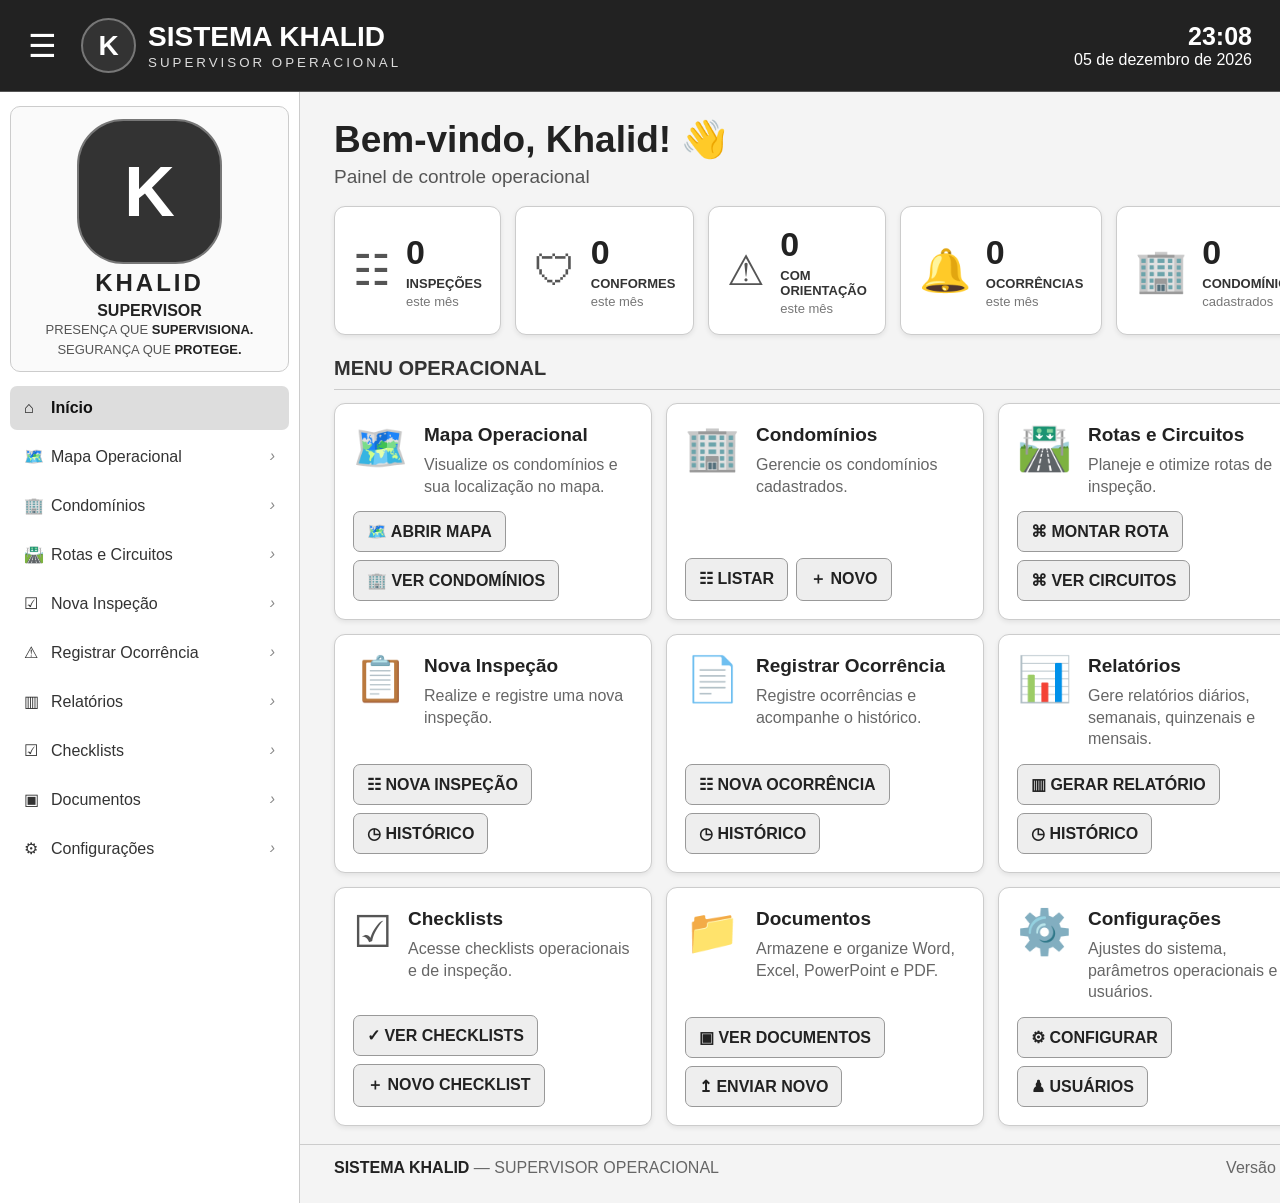
==== commit a582c35d: "Conectar menu Documentos ao gerenciador de arquivos" ====
--- a/index.html
+++ b/index.html
@@ -1 +1 @@
-<!doctype html><html lang="pt-BR"><head><meta charset="utf-8"><meta name="viewport" content="width=device-width,initial-scale=1"><title>Sistema Khalid</title><style>*{box-sizing:border-box}body{margin:0;background:#f4f4f4;color:#222;font-family:Arial,sans-serif}a{text-decoration:none;color:inherit}.top{height:92px;background:#222;border-bottom:1px solid #555;display:flex;align-items:center;padding:0 28px;gap:24px;color:#fff}.hamb{font-size:32px}.brand{display:flex;align-items:center;gap:12px}.mark,.shield{display:grid;place-items:center;border:2px solid #777;color:#fff;background:#333;font-weight:900}.mark{width:55px;height:55px;border-radius:50%;font-size:28px}.brand h1{margin:0;color:#fff;font-size:28px}.brand small{letter-spacing:3px;color:#ddd}.clock{margin-left:auto;text-align:right}.clock b{font-size:25px;color:#fff}.layout{display:grid;grid-template-columns:300px 1fr;min-height:calc(100vh - 92px)}aside{background:#fff;border-right:1px solid #ccc;padding:14px 10px}.profile{text-align:center;border:1px solid #ccc;border-radius:10px;padding:12px;margin-bottom:14px;background:#fafafa}.shield{width:145px;height:145px;margin:auto;border-radius:32%;font-size:70px}.profile h2{margin:5px;color:#222;letter-spacing:3px}.motto{font-size:13px;line-height:1.5;color:#555}.motto b{color:#222}.nav{display:grid;gap:4px}.nav a{padding:13px 14px;border-radius:7px;font-size:16px;color:#333}.nav a:hover{background:#eee}.nav .active{background:#ddd;color:#111;font-weight:800}.nav span{display:inline-block;width:27px}.arrow{float:right;color:#888}main{padding:26px 34px;max-width:1500px;width:100%}.welcome h1{font-size:37px;margin:0 0 5px;color:#222}.welcome p{font-size:19px;color:#555;margin:0 0 18px}.stats,.grid{display:grid;grid-template-columns:repeat(5,1fr);gap:14px}.stat,.tile{border:1px solid #ccc;border-radius:11px;background:#fff;box-shadow:0 2px 5px rgba(0,0,0,.08)}.stat{min-height:125px;padding:18px;display:flex;gap:15px;align-items:center;color:#333}.stat i{font-size:42px;font-style:normal;color:#555}.num{font-size:34px;font-weight:800;color:#222}.lab{text-transform:uppercase;font-size:13px;font-weight:bold;margin-top:4px;color:#333}.sub{font-size:13px;color:#777;margin-top:3px}.blue,.green,.orange,.red,.purple{color:#333}.title{margin:22px 0 13px;padding-bottom:9px;border-bottom:1px solid #ccc;color:#333;font-weight:900;font-size:20px}.grid{grid-template-columns:repeat(3,1fr)}.tile{min-height:165px;padding:18px;display:flex;flex-direction:column;justify-content:space-between}.tilehead{display:flex;gap:16px}.icon{font-size:44px;width:55px;color:#555}.tile h3{margin:2px 0 8px;font-size:19px;color:#222}.tile p{margin:0;color:#666;line-height:1.35}.actions{display:flex;gap:8px;flex-wrap:wrap;margin-top:14px}.btn{display:inline-flex;padding:10px 13px;border:1px solid #999;border-radius:7px;background:#eee;color:#222;font-weight:bold}.btn:hover{background:#ddd}.bblue,.bgreen,.borange,.bpurple,.bred,.bgold,.bcyan{background:#ddd;color:#222;border-color:#999}.footer{margin:18px -34px -26px;border-top:1px solid #ccc;padding:14px 34px;color:#666}.footer strong{color:#222}.version{float:right}@media(max-width:1100px){.layout{grid-template-columns:225px 1fr}.stats{grid-template-columns:repeat(2,1fr)}.grid{grid-template-columns:repeat(2,1fr)}}@media(max-width:720px){.layout{display:block}aside{display:none}main{padding:20px 14px}.top{height:72px;padding:0 14px}.brand h1{font-size:18px}.brand small{font-size:9px}.clock{display:none}.stats,.grid{grid-template-columns:1fr}.footer{margin-left:-14px;margin-right:-14px;padding:14px}.version{display:none}}</style></head><body><header class="top"><div class="hamb">☰</div><div class="brand"><div class="mark">K</div><div><h1>SISTEMA KHALID</h1><small>SUPERVISOR OPERACIONAL</small></div></div><div class="clock"><b id="hora"></b><div id="data"></div></div></header><div class="layout"><aside><div class="profile"><div class="shield">K</div><h2>KHALID</h2><b>SUPERVISOR</b><div class="motto">PRESENÇA QUE <b>SUPERVISIONA.</b><br>SEGURANÇA QUE <b>PROTEGE.</b></div></div><nav class="nav"><a class="active" href="index.html"><span>⌂</span>Início</a><a href="mapa.html"><span>🗺️</span>Mapa Operacional <em class="arrow">›</em></a><a href="mapa.html#cadastro"><span>🏢</span>Condomínios <em class="arrow">›</em></a><a href="mapa.html#rotas"><span>🛣️</span>Rotas e Circuitos <em class="arrow">›</em></a><a href="nova-inspecao.html"><span>☑</span>Nova Inspeção <em class="arrow">›</em></a><a href="ocorrencias.html"><span>⚠</span>Registrar Ocorrência <em class="arrow">›</em></a><a href="relatorios.html"><span>▥</span>Relatórios <em class="arrow">›</em></a><a href="#checklists"><span>☑</span>Checklists <em class="arrow">›</em></a><a href="#documentos"><span>▣</span>Documentos <em class="arrow">›</em></a><a href="configuracoes.html"><span>⚙</span>Configurações <em class="arrow">›</em></a></nav></aside><main><div class="welcome"><h1>Bem-vindo, Khalid! 👋</h1><p>Painel de controle operacional</p></div><section class="stats"><div class="stat blue"><i>☷</i><div><div class="num" id="ins">0</div><div class="lab">Inspeções</div><div class="sub">este mês</div></div></div><div class="stat green"><i>🛡</i><div><div class="num" id="conf">0</div><div class="lab">Conformes</div><div class="sub">este mês</div></div></div><div class="stat orange"><i>⚠</i><div><div class="num" id="ori">0</div><div class="lab">Com orientação</div><div class="sub">este mês</div></div></div><div class="stat red"><i>🔔</i><div><div class="num" id="oco">0</div><div class="lab">Ocorrências</div><div class="sub">este mês</div></div></div><div class="stat purple"><i>🏢</i><div><div class="num" id="cond">0</div><div class="lab">Condomínios</div><div class="sub">cadastrados</div></div></div></section><div class="title">MENU OPERACIONAL</div><section class="grid"><article class="tile"><div class="tilehead"><div class="icon">🗺️</div><div><h3>Mapa Operacional</h3><p>Visualize os condomínios e sua localização no mapa.</p></div></div><div class="actions"><a class="btn bblue" href="mapa.html">🗺️ ABRIR MAPA</a><a class="btn" href="mapa.html#cadastro">🏢 VER CONDOMÍNIOS</a></div></article><article class="tile"><div class="tilehead"><div class="icon">🏢</div><div><h3>Condomínios</h3><p>Gerencie os condomínios cadastrados.</p></div></div><div class="actions"><a class="btn bgreen" href="mapa.html#cadastro">☷ LISTAR</a><a class="btn" href="mapa.html#cadastro">＋ NOVO</a></div></article><article class="tile"><div class="tilehead"><div class="icon">🛣️</div><div><h3>Rotas e Circuitos</h3><p>Planeje e otimize rotas de inspeção.</p></div></div><div class="actions"><a class="btn borange" href="mapa.html#rotas">⌘ MONTAR ROTA</a><a class="btn" href="mapa.html#rotas">⌘ VER CIRCUITOS</a></div></article><article class="tile"><div class="tilehead"><div class="icon">📋</div><div><h3>Nova Inspeção</h3><p>Realize e registre uma nova inspeção.</p></div></div><div class="actions"><a class="btn bpurple" href="nova-inspecao.html">☷ NOVA INSPEÇÃO</a><a class="btn" href="nova-inspecao.html#historico">◷ HISTÓRICO</a></div></article><article class="tile"><div class="tilehead"><div class="icon">📄</div><div><h3>Registrar Ocorrência</h3><p>Registre ocorrências e acompanhe o histórico.</p></div></div><div class="actions"><a class="btn bred" href="ocorrencias.html">☷ NOVA OCORRÊNCIA</a><a class="btn" href="ocorrencias.html#historico">◷ HISTÓRICO</a></div></article><article class="tile"><div class="tilehead"><div class="icon">📊</div><div><h3>Relatórios</h3><p>Gere relatórios diários, semanais, quinzenais e mensais.</p></div></div><div class="actions"><a class="btn bgold" href="relatorios.html">▥ GERAR RELATÓRIO</a><a class="btn" href="relatorios.html#historico">◷ HISTÓRICO</a></div></article><article class="tile" id="checklists"><div class="tilehead"><div class="icon">☑</div><div><h3>Checklists</h3><p>Acesse checklists operacionais e de inspeção.</p></div></div><div class="actions"><a class="btn bcyan" href="nova-inspecao.html">✓ VER CHECKLISTS</a><a class="btn" href="nova-inspecao.html">＋ NOVO CHECKLIST</a></div></article><article class="tile" id="documentos"><div class="tilehead"><div class="icon">📁</div><div><h3>Documentos</h3><p>Manuais, procedimentos e documentos importantes.</p></div></div><div class="actions"><a class="btn bblue" href="relatorios.html">▣ VER DOCUMENTOS</a><a class="btn" href="relatorios.html">↥ ENVIAR NOVO</a></div></article><article class="tile" id="config"><div class="tilehead"><div class="icon">⚙️</div><div><h3>Configurações</h3><p>Ajustes do sistema, parâmetros operacionais e usuários.</p></div></div><div class="actions"><a class="btn" href="configuracoes.html">⚙ CONFIGURAR</a><a class="btn" href="usuarios.html">♟ USUÁRIOS</a></div></article></section><footer class="footer"><strong>SISTEMA KHALID</strong> — SUPERVISOR OPERACIONAL <span class="version">Versão 1.0.0</span></footer></main></div><script>function clock(){let d=new Date;hora.textContent=d.toLocaleTimeString('pt-BR',{hour:'2-digit',minute:'2-digit'});data.textContent=d.toLocaleDateString('pt-BR',{day:'2-digit',month:'long',year:'numeric'})}function count(){try{let c=JSON.parse(localStorage.getItem('sistemaKhalidCondominios')||'[]'),i=JSON.parse(localStorage.getItem('sistemaKhalidInspecoes')||'[]'),o=JSON.parse(localStorage.getItem('sistemaKhalidOcorrencias')||'[]');cond.textContent=c.length;ins.textContent=i.length;oco.textContent=o.length;conf.textContent=i.filter(x=>String(x.resultado||x.status||'').toLowerCase().includes('conforme')).length;ori.textContent=i.filter(x=>String(x.resultado||x.status||'').toLowerCase().includes('orient')).length}catch(e){}}clock();count();setInterval(clock,1000);</script></body></html>+<!doctype html><html lang="pt-BR"><head><meta charset="utf-8"><meta name="viewport" content="width=device-width,initial-scale=1"><title>Sistema Khalid</title><style>*{box-sizing:border-box}body{margin:0;background:#f4f4f4;color:#222;font-family:Arial,sans-serif}a{text-decoration:none;color:inherit}.top{height:92px;background:#222;border-bottom:1px solid #555;display:flex;align-items:center;padding:0 28px;gap:24px;color:#fff}.hamb{font-size:32px}.brand{display:flex;align-items:center;gap:12px}.mark,.shield{display:grid;place-items:center;border:2px solid #777;color:#fff;background:#333;font-weight:900}.mark{width:55px;height:55px;border-radius:50%;font-size:28px}.brand h1{margin:0;color:#fff;font-size:28px}.brand small{letter-spacing:3px;color:#ddd}.clock{margin-left:auto;text-align:right}.clock b{font-size:25px;color:#fff}.layout{display:grid;grid-template-columns:300px 1fr;min-height:calc(100vh - 92px)}aside{background:#fff;border-right:1px solid #ccc;padding:14px 10px}.profile{text-align:center;border:1px solid #ccc;border-radius:10px;padding:12px;margin-bottom:14px;background:#fafafa}.shield{width:145px;height:145px;margin:auto;border-radius:32%;font-size:70px}.profile h2{margin:5px;color:#222;letter-spacing:3px}.motto{font-size:13px;line-height:1.5;color:#555}.motto b{color:#222}.nav{display:grid;gap:4px}.nav a{padding:13px 14px;border-radius:7px;font-size:16px;color:#333}.nav a:hover{background:#eee}.nav .active{background:#ddd;color:#111;font-weight:800}.nav span{display:inline-block;width:27px}.arrow{float:right;color:#888}main{padding:26px 34px;max-width:1500px;width:100%}.welcome h1{font-size:37px;margin:0 0 5px;color:#222}.welcome p{font-size:19px;color:#555;margin:0 0 18px}.stats,.grid{display:grid;grid-template-columns:repeat(5,1fr);gap:14px}.stat,.tile{border:1px solid #ccc;border-radius:11px;background:#fff;box-shadow:0 2px 5px rgba(0,0,0,.08)}.stat{min-height:125px;padding:18px;display:flex;gap:15px;align-items:center;color:#333}.stat i{font-size:42px;font-style:normal;color:#555}.num{font-size:34px;font-weight:800;color:#222}.lab{text-transform:uppercase;font-size:13px;font-weight:bold;margin-top:4px;color:#333}.sub{font-size:13px;color:#777;margin-top:3px}.blue,.green,.orange,.red,.purple{color:#333}.title{margin:22px 0 13px;padding-bottom:9px;border-bottom:1px solid #ccc;color:#333;font-weight:900;font-size:20px}.grid{grid-template-columns:repeat(3,1fr)}.tile{min-height:165px;padding:18px;display:flex;flex-direction:column;justify-content:space-between}.tilehead{display:flex;gap:16px}.icon{font-size:44px;width:55px;color:#555}.tile h3{margin:2px 0 8px;font-size:19px;color:#222}.tile p{margin:0;color:#666;line-height:1.35}.actions{display:flex;gap:8px;flex-wrap:wrap;margin-top:14px}.btn{display:inline-flex;padding:10px 13px;border:1px solid #999;border-radius:7px;background:#eee;color:#222;font-weight:bold}.btn:hover{background:#ddd}.bblue,.bgreen,.borange,.bpurple,.bred,.bgold,.bcyan{background:#ddd;color:#222;border-color:#999}.footer{margin:18px -34px -26px;border-top:1px solid #ccc;padding:14px 34px;color:#666}.footer strong{color:#222}.version{float:right}@media(max-width:1100px){.layout{grid-template-columns:225px 1fr}.stats{grid-template-columns:repeat(2,1fr)}.grid{grid-template-columns:repeat(2,1fr)}}@media(max-width:720px){.layout{display:block}aside{display:none}main{padding:20px 14px}.top{height:72px;padding:0 14px}.brand h1{font-size:18px}.brand small{font-size:9px}.clock{display:none}.stats,.grid{grid-template-columns:1fr}.footer{margin-left:-14px;margin-right:-14px;padding:14px}.version{display:none}}</style></head><body><header class="top"><div class="hamb">☰</div><div class="brand"><div class="mark">K</div><div><h1>SISTEMA KHALID</h1><small>SUPERVISOR OPERACIONAL</small></div></div><div class="clock"><b id="hora"></b><div id="data"></div></div></header><div class="layout"><aside><div class="profile"><div class="shield">K</div><h2>KHALID</h2><b>SUPERVISOR</b><div class="motto">PRESENÇA QUE <b>SUPERVISIONA.</b><br>SEGURANÇA QUE <b>PROTEGE.</b></div></div><nav class="nav"><a class="active" href="index.html"><span>⌂</span>Início</a><a href="mapa.html"><span>🗺️</span>Mapa Operacional <em class="arrow">›</em></a><a href="mapa.html#cadastro"><span>🏢</span>Condomínios <em class="arrow">›</em></a><a href="mapa.html#rotas"><span>🛣️</span>Rotas e Circuitos <em class="arrow">›</em></a><a href="nova-inspecao.html"><span>☑</span>Nova Inspeção <em class="arrow">›</em></a><a href="ocorrencias.html"><span>⚠</span>Registrar Ocorrência <em class="arrow">›</em></a><a href="relatorios.html"><span>▥</span>Relatórios <em class="arrow">›</em></a><a href="#checklists"><span>☑</span>Checklists <em class="arrow">›</em></a><a href="documentos.html"><span>▣</span>Documentos <em class="arrow">›</em></a><a href="configuracoes.html"><span>⚙</span>Configurações <em class="arrow">›</em></a></nav></aside><main><div class="welcome"><h1>Bem-vindo, Khalid! 👋</h1><p>Painel de controle operacional</p></div><section class="stats"><div class="stat blue"><i>☷</i><div><div class="num" id="ins">0</div><div class="lab">Inspeções</div><div class="sub">este mês</div></div></div><div class="stat green"><i>🛡</i><div><div class="num" id="conf">0</div><div class="lab">Conformes</div><div class="sub">este mês</div></div></div><div class="stat orange"><i>⚠</i><div><div class="num" id="ori">0</div><div class="lab">Com orientação</div><div class="sub">este mês</div></div></div><div class="stat red"><i>🔔</i><div><div class="num" id="oco">0</div><div class="lab">Ocorrências</div><div class="sub">este mês</div></div></div><div class="stat purple"><i>🏢</i><div><div class="num" id="cond">0</div><div class="lab">Condomínios</div><div class="sub">cadastrados</div></div></div></section><div class="title">MENU OPERACIONAL</div><section class="grid"><article class="tile"><div class="tilehead"><div class="icon">🗺️</div><div><h3>Mapa Operacional</h3><p>Visualize os condomínios e sua localização no mapa.</p></div></div><div class="actions"><a class="btn" href="mapa.html">🗺️ ABRIR MAPA</a><a class="btn" href="mapa.html#cadastro">🏢 VER CONDOMÍNIOS</a></div></article><article class="tile"><div class="tilehead"><div class="icon">🏢</div><div><h3>Condomínios</h3><p>Gerencie os condomínios cadastrados.</p></div></div><div class="actions"><a class="btn" href="mapa.html#cadastro">☷ LISTAR</a><a class="btn" href="mapa.html#cadastro">＋ NOVO</a></div></article><article class="tile"><div class="tilehead"><div class="icon">🛣️</div><div><h3>Rotas e Circuitos</h3><p>Planeje e otimize rotas de inspeção.</p></div></div><div class="actions"><a class="btn" href="mapa.html#rotas">⌘ MONTAR ROTA</a><a class="btn" href="mapa.html#rotas">⌘ VER CIRCUITOS</a></div></article><article class="tile"><div class="tilehead"><div class="icon">📋</div><div><h3>Nova Inspeção</h3><p>Realize e registre uma nova inspeção.</p></div></div><div class="actions"><a class="btn" href="nova-inspecao.html">☷ NOVA INSPEÇÃO</a><a class="btn" href="nova-inspecao.html#historico">◷ HISTÓRICO</a></div></article><article class="tile"><div class="tilehead"><div class="icon">📄</div><div><h3>Registrar Ocorrência</h3><p>Registre ocorrências e acompanhe o histórico.</p></div></div><div class="actions"><a class="btn" href="ocorrencias.html">☷ NOVA OCORRÊNCIA</a><a class="btn" href="ocorrencias.html#historico">◷ HISTÓRICO</a></div></article><article class="tile"><div class="tilehead"><div class="icon">📊</div><div><h3>Relatórios</h3><p>Gere relatórios diários, semanais, quinzenais e mensais.</p></div></div><div class="actions"><a class="btn" href="relatorios.html">▥ GERAR RELATÓRIO</a><a class="btn" href="relatorios.html#historico">◷ HISTÓRICO</a></div></article><article class="tile" id="checklists"><div class="tilehead"><div class="icon">☑</div><div><h3>Checklists</h3><p>Acesse checklists operacionais e de inspeção.</p></div></div><div class="actions"><a class="btn" href="nova-inspecao.html">✓ VER CHECKLISTS</a><a class="btn" href="nova-inspecao.html">＋ NOVO CHECKLIST</a></div></article><article class="tile" id="documentos"><div class="tilehead"><div class="icon">📁</div><div><h3>Documentos</h3><p>Armazene e organize Word, Excel, PowerPoint e PDF.</p></div></div><div class="actions"><a class="btn" href="documentos.html">▣ VER DOCUMENTOS</a><a class="btn" href="documentos.html">↥ ENVIAR NOVO</a></div></article><article class="tile" id="config"><div class="tilehead"><div class="icon">⚙️</div><div><h3>Configurações</h3><p>Ajustes do sistema, parâmetros operacionais e usuários.</p></div></div><div class="actions"><a class="btn" href="configuracoes.html">⚙ CONFIGURAR</a><a class="btn" href="usuarios.html">♟ USUÁRIOS</a></div></article></section><footer class="footer"><strong>SISTEMA KHALID</strong> — SUPERVISOR OPERACIONAL <span class="version">Versão 1.0.0</span></footer></main></div><script>function clock(){let d=new Date;document.getElementById('hora').textContent=d.toLocaleTimeString('pt-BR',{hour:'2-digit',minute:'2-digit'});document.getElementById('data').textContent=d.toLocaleDateString('pt-BR',{day:'2-digit',month:'long',year:'numeric'})}function count(){try{let c=JSON.parse(localStorage.getItem('sistemaKhalidCondominios')||'[]'),i=JSON.parse(localStorage.getItem('sistemaKhalidInspecoes')||'[]'),o=JSON.parse(localStorage.getItem('sistemaKhalidOcorrencias')||'[]');document.getElementById('cond').textContent=c.length;document.getElementById('ins').textContent=i.length;document.getElementById('oco').textContent=o.length;document.getElementById('conf').textContent=i.filter(x=>String(x.resultado||x.status||'').toLowerCase().includes('conforme')).length;document.getElementById('ori').textContent=i.filter(x=>String(x.resultado||x.status||'').toLowerCase().includes('orient')).length}catch(e){}}clock();count();setInterval(clock,1000);</script></body></html>
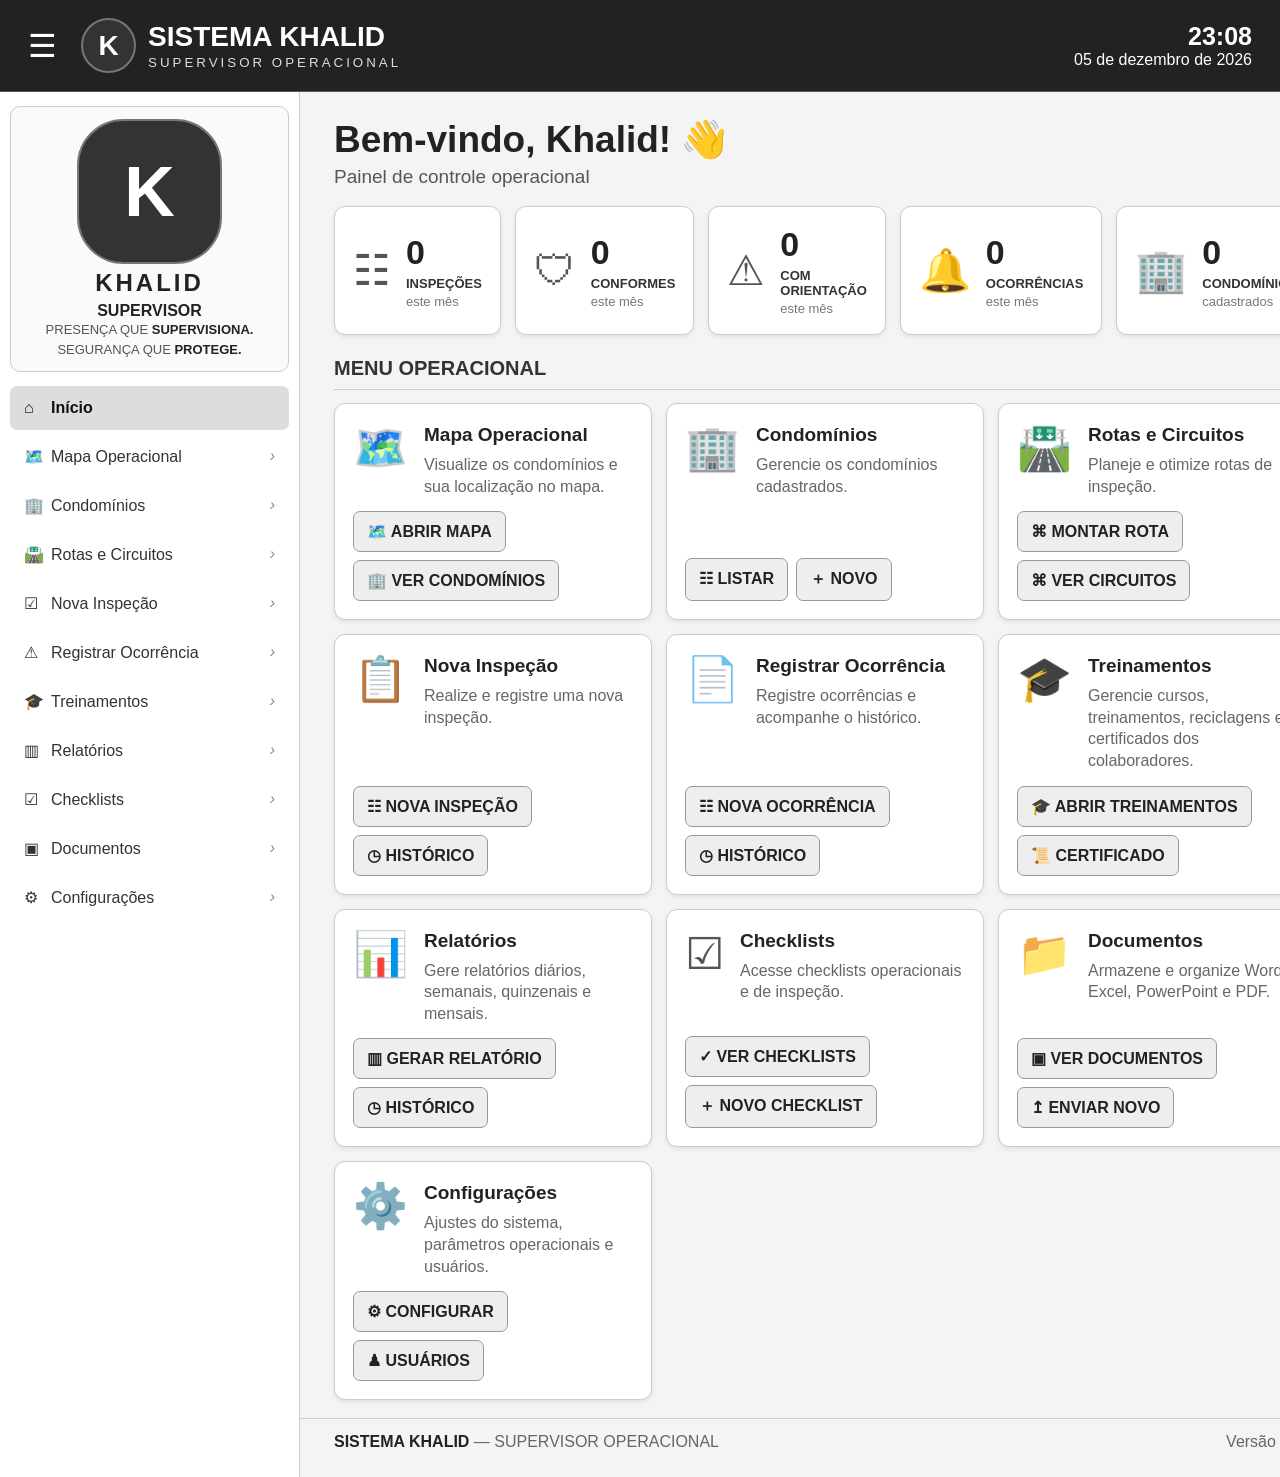
==== commit e48aaa3c: "Adicionar módulo de treinamentos ao painel KHALID" ====
--- a/index.html
+++ b/index.html
@@ -1 +1 @@
-<!doctype html><html lang="pt-BR"><head><meta charset="utf-8"><meta name="viewport" content="width=device-width,initial-scale=1"><title>Sistema Khalid</title><style>*{box-sizing:border-box}body{margin:0;background:#f4f4f4;color:#222;font-family:Arial,sans-serif}a{text-decoration:none;color:inherit}.top{height:92px;background:#222;border-bottom:1px solid #555;display:flex;align-items:center;padding:0 28px;gap:24px;color:#fff}.hamb{font-size:32px}.brand{display:flex;align-items:center;gap:12px}.mark,.shield{display:grid;place-items:center;border:2px solid #777;color:#fff;background:#333;font-weight:900}.mark{width:55px;height:55px;border-radius:50%;font-size:28px}.brand h1{margin:0;color:#fff;font-size:28px}.brand small{letter-spacing:3px;color:#ddd}.clock{margin-left:auto;text-align:right}.clock b{font-size:25px;color:#fff}.layout{display:grid;grid-template-columns:300px 1fr;min-height:calc(100vh - 92px)}aside{background:#fff;border-right:1px solid #ccc;padding:14px 10px}.profile{text-align:center;border:1px solid #ccc;border-radius:10px;padding:12px;margin-bottom:14px;background:#fafafa}.shield{width:145px;height:145px;margin:auto;border-radius:32%;font-size:70px}.profile h2{margin:5px;color:#222;letter-spacing:3px}.motto{font-size:13px;line-height:1.5;color:#555}.motto b{color:#222}.nav{display:grid;gap:4px}.nav a{padding:13px 14px;border-radius:7px;font-size:16px;color:#333}.nav a:hover{background:#eee}.nav .active{background:#ddd;color:#111;font-weight:800}.nav span{display:inline-block;width:27px}.arrow{float:right;color:#888}main{padding:26px 34px;max-width:1500px;width:100%}.welcome h1{font-size:37px;margin:0 0 5px;color:#222}.welcome p{font-size:19px;color:#555;margin:0 0 18px}.stats,.grid{display:grid;grid-template-columns:repeat(5,1fr);gap:14px}.stat,.tile{border:1px solid #ccc;border-radius:11px;background:#fff;box-shadow:0 2px 5px rgba(0,0,0,.08)}.stat{min-height:125px;padding:18px;display:flex;gap:15px;align-items:center;color:#333}.stat i{font-size:42px;font-style:normal;color:#555}.num{font-size:34px;font-weight:800;color:#222}.lab{text-transform:uppercase;font-size:13px;font-weight:bold;margin-top:4px;color:#333}.sub{font-size:13px;color:#777;margin-top:3px}.blue,.green,.orange,.red,.purple{color:#333}.title{margin:22px 0 13px;padding-bottom:9px;border-bottom:1px solid #ccc;color:#333;font-weight:900;font-size:20px}.grid{grid-template-columns:repeat(3,1fr)}.tile{min-height:165px;padding:18px;display:flex;flex-direction:column;justify-content:space-between}.tilehead{display:flex;gap:16px}.icon{font-size:44px;width:55px;color:#555}.tile h3{margin:2px 0 8px;font-size:19px;color:#222}.tile p{margin:0;color:#666;line-height:1.35}.actions{display:flex;gap:8px;flex-wrap:wrap;margin-top:14px}.btn{display:inline-flex;padding:10px 13px;border:1px solid #999;border-radius:7px;background:#eee;color:#222;font-weight:bold}.btn:hover{background:#ddd}.bblue,.bgreen,.borange,.bpurple,.bred,.bgold,.bcyan{background:#ddd;color:#222;border-color:#999}.footer{margin:18px -34px -26px;border-top:1px solid #ccc;padding:14px 34px;color:#666}.footer strong{color:#222}.version{float:right}@media(max-width:1100px){.layout{grid-template-columns:225px 1fr}.stats{grid-template-columns:repeat(2,1fr)}.grid{grid-template-columns:repeat(2,1fr)}}@media(max-width:720px){.layout{display:block}aside{display:none}main{padding:20px 14px}.top{height:72px;padding:0 14px}.brand h1{font-size:18px}.brand small{font-size:9px}.clock{display:none}.stats,.grid{grid-template-columns:1fr}.footer{margin-left:-14px;margin-right:-14px;padding:14px}.version{display:none}}</style></head><body><header class="top"><div class="hamb">☰</div><div class="brand"><div class="mark">K</div><div><h1>SISTEMA KHALID</h1><small>SUPERVISOR OPERACIONAL</small></div></div><div class="clock"><b id="hora"></b><div id="data"></div></div></header><div class="layout"><aside><div class="profile"><div class="shield">K</div><h2>KHALID</h2><b>SUPERVISOR</b><div class="motto">PRESENÇA QUE <b>SUPERVISIONA.</b><br>SEGURANÇA QUE <b>PROTEGE.</b></div></div><nav class="nav"><a class="active" href="index.html"><span>⌂</span>Início</a><a href="mapa.html"><span>🗺️</span>Mapa Operacional <em class="arrow">›</em></a><a href="mapa.html#cadastro"><span>🏢</span>Condomínios <em class="arrow">›</em></a><a href="mapa.html#rotas"><span>🛣️</span>Rotas e Circuitos <em class="arrow">›</em></a><a href="nova-inspecao.html"><span>☑</span>Nova Inspeção <em class="arrow">›</em></a><a href="ocorrencias.html"><span>⚠</span>Registrar Ocorrência <em class="arrow">›</em></a><a href="relatorios.html"><span>▥</span>Relatórios <em class="arrow">›</em></a><a href="#checklists"><span>☑</span>Checklists <em class="arrow">›</em></a><a href="documentos.html"><span>▣</span>Documentos <em class="arrow">›</em></a><a href="configuracoes.html"><span>⚙</span>Configurações <em class="arrow">›</em></a></nav></aside><main><div class="welcome"><h1>Bem-vindo, Khalid! 👋</h1><p>Painel de controle operacional</p></div><section class="stats"><div class="stat blue"><i>☷</i><div><div class="num" id="ins">0</div><div class="lab">Inspeções</div><div class="sub">este mês</div></div></div><div class="stat green"><i>🛡</i><div><div class="num" id="conf">0</div><div class="lab">Conformes</div><div class="sub">este mês</div></div></div><div class="stat orange"><i>⚠</i><div><div class="num" id="ori">0</div><div class="lab">Com orientação</div><div class="sub">este mês</div></div></div><div class="stat red"><i>🔔</i><div><div class="num" id="oco">0</div><div class="lab">Ocorrências</div><div class="sub">este mês</div></div></div><div class="stat purple"><i>🏢</i><div><div class="num" id="cond">0</div><div class="lab">Condomínios</div><div class="sub">cadastrados</div></div></div></section><div class="title">MENU OPERACIONAL</div><section class="grid"><article class="tile"><div class="tilehead"><div class="icon">🗺️</div><div><h3>Mapa Operacional</h3><p>Visualize os condomínios e sua localização no mapa.</p></div></div><div class="actions"><a class="btn" href="mapa.html">🗺️ ABRIR MAPA</a><a class="btn" href="mapa.html#cadastro">🏢 VER CONDOMÍNIOS</a></div></article><article class="tile"><div class="tilehead"><div class="icon">🏢</div><div><h3>Condomínios</h3><p>Gerencie os condomínios cadastrados.</p></div></div><div class="actions"><a class="btn" href="mapa.html#cadastro">☷ LISTAR</a><a class="btn" href="mapa.html#cadastro">＋ NOVO</a></div></article><article class="tile"><div class="tilehead"><div class="icon">🛣️</div><div><h3>Rotas e Circuitos</h3><p>Planeje e otimize rotas de inspeção.</p></div></div><div class="actions"><a class="btn" href="mapa.html#rotas">⌘ MONTAR ROTA</a><a class="btn" href="mapa.html#rotas">⌘ VER CIRCUITOS</a></div></article><article class="tile"><div class="tilehead"><div class="icon">📋</div><div><h3>Nova Inspeção</h3><p>Realize e registre uma nova inspeção.</p></div></div><div class="actions"><a class="btn" href="nova-inspecao.html">☷ NOVA INSPEÇÃO</a><a class="btn" href="nova-inspecao.html#historico">◷ HISTÓRICO</a></div></article><article class="tile"><div class="tilehead"><div class="icon">📄</div><div><h3>Registrar Ocorrência</h3><p>Registre ocorrências e acompanhe o histórico.</p></div></div><div class="actions"><a class="btn" href="ocorrencias.html">☷ NOVA OCORRÊNCIA</a><a class="btn" href="ocorrencias.html#historico">◷ HISTÓRICO</a></div></article><article class="tile"><div class="tilehead"><div class="icon">📊</div><div><h3>Relatórios</h3><p>Gere relatórios diários, semanais, quinzenais e mensais.</p></div></div><div class="actions"><a class="btn" href="relatorios.html">▥ GERAR RELATÓRIO</a><a class="btn" href="relatorios.html#historico">◷ HISTÓRICO</a></div></article><article class="tile" id="checklists"><div class="tilehead"><div class="icon">☑</div><div><h3>Checklists</h3><p>Acesse checklists operacionais e de inspeção.</p></div></div><div class="actions"><a class="btn" href="nova-inspecao.html">✓ VER CHECKLISTS</a><a class="btn" href="nova-inspecao.html">＋ NOVO CHECKLIST</a></div></article><article class="tile" id="documentos"><div class="tilehead"><div class="icon">📁</div><div><h3>Documentos</h3><p>Armazene e organize Word, Excel, PowerPoint e PDF.</p></div></div><div class="actions"><a class="btn" href="documentos.html">▣ VER DOCUMENTOS</a><a class="btn" href="documentos.html">↥ ENVIAR NOVO</a></div></article><article class="tile" id="config"><div class="tilehead"><div class="icon">⚙️</div><div><h3>Configurações</h3><p>Ajustes do sistema, parâmetros operacionais e usuários.</p></div></div><div class="actions"><a class="btn" href="configuracoes.html">⚙ CONFIGURAR</a><a class="btn" href="usuarios.html">♟ USUÁRIOS</a></div></article></section><footer class="footer"><strong>SISTEMA KHALID</strong> — SUPERVISOR OPERACIONAL <span class="version">Versão 1.0.0</span></footer></main></div><script>function clock(){let d=new Date;document.getElementById('hora').textContent=d.toLocaleTimeString('pt-BR',{hour:'2-digit',minute:'2-digit'});document.getElementById('data').textContent=d.toLocaleDateString('pt-BR',{day:'2-digit',month:'long',year:'numeric'})}function count(){try{let c=JSON.parse(localStorage.getItem('sistemaKhalidCondominios')||'[]'),i=JSON.parse(localStorage.getItem('sistemaKhalidInspecoes')||'[]'),o=JSON.parse(localStorage.getItem('sistemaKhalidOcorrencias')||'[]');document.getElementById('cond').textContent=c.length;document.getElementById('ins').textContent=i.length;document.getElementById('oco').textContent=o.length;document.getElementById('conf').textContent=i.filter(x=>String(x.resultado||x.status||'').toLowerCase().includes('conforme')).length;document.getElementById('ori').textContent=i.filter(x=>String(x.resultado||x.status||'').toLowerCase().includes('orient')).length}catch(e){}}clock();count();setInterval(clock,1000);</script></body></html>+<!doctype html><html lang="pt-BR"><head><meta charset="utf-8"><meta name="viewport" content="width=device-width,initial-scale=1"><title>Sistema Khalid</title><style>*{box-sizing:border-box}body{margin:0;background:#f4f4f4;color:#222;font-family:Arial,sans-serif}a{text-decoration:none;color:inherit}.top{height:92px;background:#222;border-bottom:1px solid #555;display:flex;align-items:center;padding:0 28px;gap:24px;color:#fff}.hamb{font-size:32px}.brand{display:flex;align-items:center;gap:12px}.mark,.shield{display:grid;place-items:center;border:2px solid #777;color:#fff;background:#333;font-weight:900}.mark{width:55px;height:55px;border-radius:50%;font-size:28px}.brand h1{margin:0;color:#fff;font-size:28px}.brand small{letter-spacing:3px;color:#ddd}.clock{margin-left:auto;text-align:right}.clock b{font-size:25px;color:#fff}.layout{display:grid;grid-template-columns:300px 1fr;min-height:calc(100vh - 92px)}aside{background:#fff;border-right:1px solid #ccc;padding:14px 10px}.profile{text-align:center;border:1px solid #ccc;border-radius:10px;padding:12px;margin-bottom:14px;background:#fafafa}.shield{width:145px;height:145px;margin:auto;border-radius:32%;font-size:70px}.profile h2{margin:5px;color:#222;letter-spacing:3px}.motto{font-size:13px;line-height:1.5;color:#555}.motto b{color:#222}.nav{display:grid;gap:4px}.nav a{padding:13px 14px;border-radius:7px;font-size:16px;color:#333}.nav a:hover{background:#eee}.nav .active{background:#ddd;color:#111;font-weight:800}.nav span{display:inline-block;width:27px}.arrow{float:right;color:#888}main{padding:26px 34px;max-width:1500px;width:100%}.welcome h1{font-size:37px;margin:0 0 5px;color:#222}.welcome p{font-size:19px;color:#555;margin:0 0 18px}.stats,.grid{display:grid;grid-template-columns:repeat(5,1fr);gap:14px}.stat,.tile{border:1px solid #ccc;border-radius:11px;background:#fff;box-shadow:0 2px 5px rgba(0,0,0,.08)}.stat{min-height:125px;padding:18px;display:flex;gap:15px;align-items:center;color:#333}.stat i{font-size:42px;font-style:normal;color:#555}.num{font-size:34px;font-weight:800;color:#222}.lab{text-transform:uppercase;font-size:13px;font-weight:bold;margin-top:4px;color:#333}.sub{font-size:13px;color:#777;margin-top:3px}.blue,.green,.orange,.red,.purple{color:#333}.title{margin:22px 0 13px;padding-bottom:9px;border-bottom:1px solid #ccc;color:#333;font-weight:900;font-size:20px}.grid{grid-template-columns:repeat(3,1fr)}.tile{min-height:165px;padding:18px;display:flex;flex-direction:column;justify-content:space-between}.tilehead{display:flex;gap:16px}.icon{font-size:44px;width:55px;color:#555}.tile h3{margin:2px 0 8px;font-size:19px;color:#222}.tile p{margin:0;color:#666;line-height:1.35}.actions{display:flex;gap:8px;flex-wrap:wrap;margin-top:14px}.btn{display:inline-flex;padding:10px 13px;border:1px solid #999;border-radius:7px;background:#eee;color:#222;font-weight:bold}.btn:hover{background:#ddd}.footer{margin:18px -34px -26px;border-top:1px solid #ccc;padding:14px 34px;color:#666}.footer strong{color:#222}.version{float:right}@media(max-width:1100px){.layout{grid-template-columns:225px 1fr}.stats{grid-template-columns:repeat(2,1fr)}.grid{grid-template-columns:repeat(2,1fr)}}@media(max-width:720px){.layout{display:block}aside{display:none}main{padding:20px 14px}.top{height:72px;padding:0 14px}.brand h1{font-size:18px}.brand small{font-size:9px}.clock{display:none}.stats,.grid{grid-template-columns:1fr}.footer{margin-left:-14px;margin-right:-14px;padding:14px}.version{display:none}}</style></head><body><header class="top"><div class="hamb">☰</div><div class="brand"><div class="mark">K</div><div><h1>SISTEMA KHALID</h1><small>SUPERVISOR OPERACIONAL</small></div></div><div class="clock"><b id="hora"></b><div id="data"></div></div></header><div class="layout"><aside><div class="profile"><div class="shield">K</div><h2>KHALID</h2><b>SUPERVISOR</b><div class="motto">PRESENÇA QUE <b>SUPERVISIONA.</b><br>SEGURANÇA QUE <b>PROTEGE.</b></div></div><nav class="nav"><a class="active" href="index.html"><span>⌂</span>Início</a><a href="mapa.html"><span>🗺️</span>Mapa Operacional <em class="arrow">›</em></a><a href="mapa.html#cadastro"><span>🏢</span>Condomínios <em class="arrow">›</em></a><a href="mapa.html#rotas"><span>🛣️</span>Rotas e Circuitos <em class="arrow">›</em></a><a href="nova-inspecao.html"><span>☑</span>Nova Inspeção <em class="arrow">›</em></a><a href="ocorrencias.html"><span>⚠</span>Registrar Ocorrência <em class="arrow">›</em></a><a href="treinamentos.html"><span>🎓</span>Treinamentos <em class="arrow">›</em></a><a href="relatorios.html"><span>▥</span>Relatórios <em class="arrow">›</em></a><a href="nova-inspecao.html"><span>☑</span>Checklists <em class="arrow">›</em></a><a href="documentos.html"><span>▣</span>Documentos <em class="arrow">›</em></a><a href="configuracoes.html"><span>⚙</span>Configurações <em class="arrow">›</em></a></nav></aside><main><div class="welcome"><h1>Bem-vindo, Khalid! 👋</h1><p>Painel de controle operacional</p></div><section class="stats"><div class="stat blue"><i>☷</i><div><div class="num" id="ins">0</div><div class="lab">Inspeções</div><div class="sub">este mês</div></div></div><div class="stat green"><i>🛡</i><div><div class="num" id="conf">0</div><div class="lab">Conformes</div><div class="sub">este mês</div></div></div><div class="stat orange"><i>⚠</i><div><div class="num" id="ori">0</div><div class="lab">Com orientação</div><div class="sub">este mês</div></div></div><div class="stat red"><i>🔔</i><div><div class="num" id="oco">0</div><div class="lab">Ocorrências</div><div class="sub">este mês</div></div></div><div class="stat purple"><i>🏢</i><div><div class="num" id="cond">0</div><div class="lab">Condomínios</div><div class="sub">cadastrados</div></div></div></section><div class="title">MENU OPERACIONAL</div><section class="grid"><article class="tile"><div class="tilehead"><div class="icon">🗺️</div><div><h3>Mapa Operacional</h3><p>Visualize os condomínios e sua localização no mapa.</p></div></div><div class="actions"><a class="btn" href="mapa.html">🗺️ ABRIR MAPA</a><a class="btn" href="mapa.html#cadastro">🏢 VER CONDOMÍNIOS</a></div></article><article class="tile"><div class="tilehead"><div class="icon">🏢</div><div><h3>Condomínios</h3><p>Gerencie os condomínios cadastrados.</p></div></div><div class="actions"><a class="btn" href="mapa.html#cadastro">☷ LISTAR</a><a class="btn" href="mapa.html#cadastro">＋ NOVO</a></div></article><article class="tile"><div class="tilehead"><div class="icon">🛣️</div><div><h3>Rotas e Circuitos</h3><p>Planeje e otimize rotas de inspeção.</p></div></div><div class="actions"><a class="btn" href="mapa.html#rotas">⌘ MONTAR ROTA</a><a class="btn" href="mapa.html#rotas">⌘ VER CIRCUITOS</a></div></article><article class="tile"><div class="tilehead"><div class="icon">📋</div><div><h3>Nova Inspeção</h3><p>Realize e registre uma nova inspeção.</p></div></div><div class="actions"><a class="btn" href="nova-inspecao.html">☷ NOVA INSPEÇÃO</a><a class="btn" href="nova-inspecao.html#historico">◷ HISTÓRICO</a></div></article><article class="tile"><div class="tilehead"><div class="icon">📄</div><div><h3>Registrar Ocorrência</h3><p>Registre ocorrências e acompanhe o histórico.</p></div></div><div class="actions"><a class="btn" href="ocorrencias.html">☷ NOVA OCORRÊNCIA</a><a class="btn" href="ocorrencias.html#historico">◷ HISTÓRICO</a></div></article><article class="tile"><div class="tilehead"><div class="icon">🎓</div><div><h3>Treinamentos</h3><p>Gerencie cursos, treinamentos, reciclagens e certificados dos colaboradores.</p></div></div><div class="actions"><a class="btn" href="treinamentos.html">🎓 ABRIR TREINAMENTOS</a><a class="btn" href="treinamentos.html#certificado">📜 CERTIFICADO</a></div></article><article class="tile"><div class="tilehead"><div class="icon">📊</div><div><h3>Relatórios</h3><p>Gere relatórios diários, semanais, quinzenais e mensais.</p></div></div><div class="actions"><a class="btn" href="relatorios.html">▥ GERAR RELATÓRIO</a><a class="btn" href="relatorios.html#historico">◷ HISTÓRICO</a></div></article><article class="tile"><div class="tilehead"><div class="icon">☑</div><div><h3>Checklists</h3><p>Acesse checklists operacionais e de inspeção.</p></div></div><div class="actions"><a class="btn" href="nova-inspecao.html">✓ VER CHECKLISTS</a><a class="btn" href="nova-inspecao.html">＋ NOVO CHECKLIST</a></div></article><article class="tile"><div class="tilehead"><div class="icon">📁</div><div><h3>Documentos</h3><p>Armazene e organize Word, Excel, PowerPoint e PDF.</p></div></div><div class="actions"><a class="btn" href="documentos.html">▣ VER DOCUMENTOS</a><a class="btn" href="documentos.html">↥ ENVIAR NOVO</a></div></article><article class="tile"><div class="tilehead"><div class="icon">⚙️</div><div><h3>Configurações</h3><p>Ajustes do sistema, parâmetros operacionais e usuários.</p></div></div><div class="actions"><a class="btn" href="configuracoes.html">⚙ CONFIGURAR</a><a class="btn" href="usuarios.html">♟ USUÁRIOS</a></div></article></section><footer class="footer"><strong>SISTEMA KHALID</strong> — SUPERVISOR OPERACIONAL <span class="version">Versão 1.1.0</span></footer></main></div><script>function clock(){let d=new Date;document.getElementById('hora').textContent=d.toLocaleTimeString('pt-BR',{hour:'2-digit',minute:'2-digit'});document.getElementById('data').textContent=d.toLocaleDateString('pt-BR',{day:'2-digit',month:'long',year:'numeric'})}function count(){try{let c=JSON.parse(localStorage.getItem('sistemaKhalidCondominios')||'[]'),i=JSON.parse(localStorage.getItem('sistemaKhalidInspecoes')||'[]'),o=JSON.parse(localStorage.getItem('sistemaKhalidOcorrencias')||'[]');document.getElementById('cond').textContent=c.length;document.getElementById('ins').textContent=i.length;document.getElementById('oco').textContent=o.length;document.getElementById('conf').textContent=i.filter(x=>String(x.resultado||x.status||'').toLowerCase().includes('conforme')).length;document.getElementById('ori').textContent=i.filter(x=>String(x.resultado||x.status||'').toLowerCase().includes('orient')).length}catch(e){}}clock();count();setInterval(clock,1000);</script></body></html>
